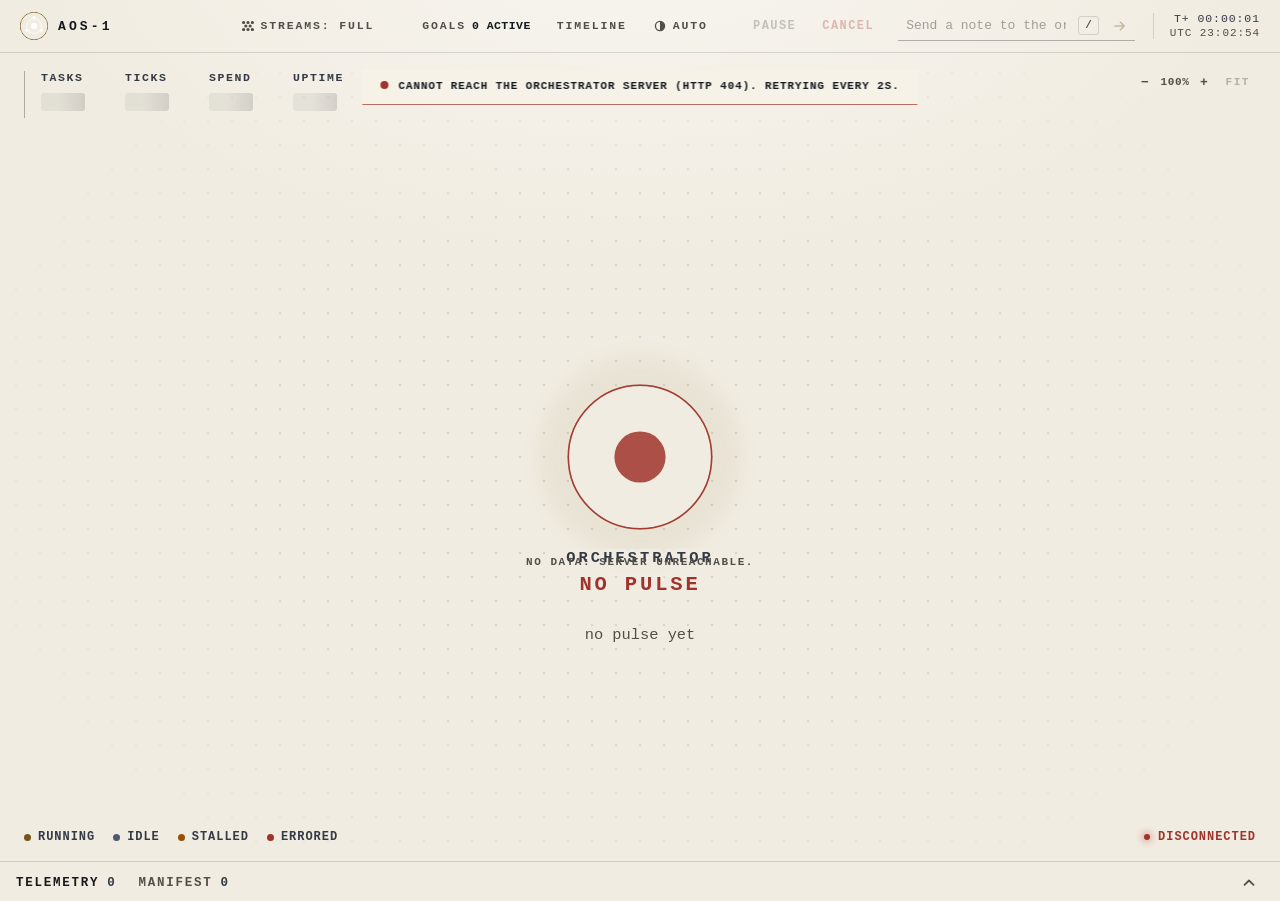
==== plugin/ui/index.html @ f1394e15 "Waterfall timeline: agents as bars over time with activity ticks, zoom and pan New read-only /api/ti" ====
<!doctype html>
<html lang="en">
<head>
<meta charset="utf-8">
<meta name="viewport" content="width=device-width, initial-scale=1, viewport-fit=cover">
<meta name="color-scheme" content="dark light">
<meta name="theme-color" content="#0a0b10">
<title>AOS-1 Agent Graph</title>
<link rel="icon" href="data:image/svg+xml,%3Csvg xmlns='http://www.w3.org/2000/svg' viewBox='0 0 32 32'%3E%3Ccircle cx='16' cy='16' r='13' fill='%236d5efc'/%3E%3Ccircle cx='16' cy='16' r='5' fill='white'/%3E%3C/svg%3E">
<script>/* no-flash theme: apply the saved choice before first paint (AUTO = no attribute) */
try{var t=localStorage.getItem('aos.theme');if(t==='light'||t==='dark')document.documentElement.setAttribute('data-theme',t)}catch(e){}</script>
<link rel="stylesheet" href="styles.css?v=10">
<link rel="stylesheet" href="theme.css?v=22">
<link rel="stylesheet" href="global.css?v=4">
<link rel="stylesheet" href="orch.css?v=5">
<link rel="stylesheet" href="timeline.css?v=1">
</head>
<body class="boot">
<div id="banner" class="toast toast-error" role="alert" hidden></div>
<div id="ctl-msg" class="toast toast-info" role="status"></div>

<header class="top">
  <div class="brand">
    <svg class="logo" viewBox="0 0 28 28" aria-hidden="true">
      <defs><linearGradient id="lg1" x1="0" y1="0" x2="1" y2="1"><stop offset="0" stop-color="#8b7cff"/><stop offset="1" stop-color="#5b4bf0"/></linearGradient></defs>
      <rect width="28" height="28" rx="8" fill="url(#lg1)"/>
      <circle cx="14" cy="14" r="3.2" fill="#fff"/>
      <circle cx="14" cy="14" r="7.4" fill="none" stroke="#fff" stroke-opacity=".55" stroke-width="1.4"/>
      <circle cx="14" cy="5.6" r="1.5" fill="#fff"/><circle cx="21.3" cy="18.2" r="1.5" fill="#fff"/><circle cx="6.7" cy="18.2" r="1.5" fill="#fff"/>
    </svg>
    <h1>AOS-1</h1>
  </div>

  <button id="goalbar" class="goalbar" type="button" aria-label="Goal and success criteria. Open orchestrator details">
    <span id="goal-title" class="goal-title skeleton-text">Loading…</span>
    <span id="goal-status" class="pill" hidden></span>
    <span id="goal-segs" class="segs" role="progressbar" aria-label="Success criteria met" aria-valuemin="0" aria-valuemax="100" aria-valuenow="0"></span>
    <span id="goal-count" class="goal-count tnum"></span>
  </button>

  <div id="live-ind" class="live-ind" hidden tabindex="0" role="status" title="Observing Claude Code via hooks. Controls are disabled in live mode." aria-label="Live. Read-only. Observing Claude Code via hooks. Controls are disabled in live mode."><i class="li-dot"></i><b>Live</b><span>Read-only</span></div>

  <button id="streams-btn" class="theme-btn streams-btn" type="button" data-state="full" aria-label="Particle streams: full. Switch to quiet" title="Particle streams: full. Click or press Q to switch to quiet"><svg viewBox="0 0 16 16" aria-hidden="true"><g class="si-full"><circle cx="3" cy="4" r="1.1"/><circle cx="8" cy="4" r="1.1"/><circle cx="13" cy="4" r="1.1"/><circle cx="5.5" cy="8" r="1.1"/><circle cx="10.5" cy="8" r="1.1"/><circle cx="3" cy="12" r="1.1"/><circle cx="8" cy="12" r="1.1"/><circle cx="13" cy="12" r="1.1"/></g><g class="si-quiet"><circle cx="8" cy="8" r="1.1"/><path d="M2 8h3M11 8h3" fill="none" stroke-linecap="round"/></g><g class="si-lines"><path d="M2 12L14 4" fill="none" stroke-linecap="round"/></g></svg><span class="theme-l">Streams: Full</span></button>
  <button id="theme-btn" class="theme-btn" type="button" data-state="auto" aria-label="Theme: auto (follows system). Switch to light" title="Theme: auto (follows system). Click or press T to switch to light"><svg viewBox="0 0 16 16" aria-hidden="true"><g class="ti-auto"><circle cx="8" cy="8" r="5.2" fill="none"/><path d="M8 2.8a5.2 5.2 0 0 1 0 10.4z" stroke="none"/></g><g class="ti-light"><circle cx="8" cy="8" r="2.8" fill="none"/><path d="M8 1.6v1.6M8 12.8v1.6M1.6 8h1.6M12.8 8h1.6M3.5 3.5l1.1 1.1M11.4 11.4l1.1 1.1M3.5 12.5l1.1-1.1M11.4 4.6l1.1-1.1" fill="none" stroke-linecap="round"/></g><g class="ti-dark"><path d="M12.9 9.6A5.4 5.4 0 0 1 6.4 3.1a5.4 5.4 0 1 0 6.5 6.5z" fill="none" stroke-linejoin="round"/></g></svg><span class="theme-l">Auto</span></button>

  <div class="toolbar" id="toolbar" role="toolbar" aria-label="Command controls">
    <div class="btn-group">
      <button id="btn-pause" type="button" class="btn">
        <svg viewBox="0 0 16 16" aria-hidden="true"><rect x="3.5" y="2.5" width="3" height="11" rx="1"/><rect x="9.5" y="2.5" width="3" height="11" rx="1"/></svg><span>Pause</span>
      </button>
      <button id="btn-resume" type="button" class="btn">
        <svg viewBox="0 0 16 16" aria-hidden="true"><path d="M4.5 2.9v10.2a.8.8 0 0 0 1.2.7l8-5.1a.8.8 0 0 0 0-1.4l-8-5.1a.8.8 0 0 0-1.2.7z"/></svg><span>Resume</span>
      </button>
      <button id="btn-cancel" type="button" class="btn danger">
        <svg viewBox="0 0 16 16" aria-hidden="true"><path d="M4 4l8 8M12 4l-8 8" fill="none" stroke-width="1.8" stroke-linecap="round"/></svg><span>Cancel</span>
      </button>
    </div>
    <form id="note-form" class="cmdbar">
      <svg class="cmd-ic" viewBox="0 0 16 16" aria-hidden="true"><path d="M2.5 4.5l4 3.5-4 3.5M8 12h5.5" fill="none" stroke-width="1.6" stroke-linecap="round" stroke-linejoin="round"/></svg>
      <label class="sr-only" for="note">Note for the orchestrator</label>
      <input id="note" type="text" autocomplete="off" maxlength="500" placeholder="Send a note to the orchestrator…">
      <kbd class="kbd" aria-hidden="true">/</kbd>
      <button type="submit" class="send" aria-label="Send note">
        <svg viewBox="0 0 16 16" aria-hidden="true"><path d="M2.2 8h10.6M8.5 3.7L12.8 8l-4.3 4.3" fill="none" stroke-width="1.8" stroke-linecap="round" stroke-linejoin="round"/></svg>
      </button>
    </form>
  </div>

  <div class="clock" aria-hidden="true"><span id="mission-clock" class="clk-t">T+ 00:00:00</span><span id="utc-clock" class="clk-u">UTC --:--:--</span></div>

  <div id="confirm" class="confirm" role="alertdialog" aria-labelledby="confirm-t" hidden>
    <p id="confirm-t">Cancel the goal? This stops the pulse and cannot be undone.</p>
    <button id="confirm-yes" type="button" class="btn danger solid">Yes, cancel</button>
    <button id="confirm-no" type="button" class="btn">Keep running</button>
  </div>
</header>

<main class="stage" id="stage">
  <div class="stats" id="stats" aria-label="Run statistics">
    <div class="stat"><span class="stat-l">Tasks</span><span class="stat-v tnum" id="st-tasks"><i class="skeleton-text sk-s"></i></span><span class="stat-bar"><i id="st-tasks-bar"></i></span></div>
    <div class="stat"><span class="stat-l">Ticks</span><span class="stat-v tnum" id="st-ticks"><i class="skeleton-text sk-s"></i></span><span class="stat-bar"><i id="st-ticks-bar"></i></span></div>
    <div class="stat"><span class="stat-l">Spend</span><span class="stat-v tnum" id="st-spend"><i class="skeleton-text sk-s"></i></span><span class="stat-bar"><i id="st-spend-bar"></i></span></div>
    <div class="stat"><span class="stat-l">Uptime</span><span class="stat-v tnum" id="st-uptime"><i class="skeleton-text sk-s"></i></span></div>
  </div>

  <svg id="graph" viewBox="90 70 820 480" preserveAspectRatio="xMidYMid meet" role="group" aria-label="Crew graph: orchestrator and crew">
    <defs>
      <filter id="glow" x="-60%" y="-60%" width="220%" height="220%"><feGaussianBlur stdDeviation="9"/></filter>
      <filter id="glow-s" x="-60%" y="-60%" width="220%" height="220%"><feGaussianBlur stdDeviation="5"/></filter>
      <radialGradient id="core-fill" cx="50%" cy="38%" r="75%">
        <stop offset="0" class="cf-a"/><stop offset="1" class="cf-b"/>
      </radialGradient>
    </defs>
    <g id="g-deps"></g>
    <g id="g-edges"></g>
    <g id="g-agents"></g>
    <g id="g-orch"></g>
  </svg>
  <p id="empty" class="empty" hidden></p>
  <div class="legend" aria-hidden="true">
    <span><i class="lg s-running"></i>running</span><span><i class="lg s-idle"></i>idle</span>
    <span><i class="lg s-stalled"></i>stalled</span><span><i class="lg s-errored"></i>errored</span>
  </div>
  <span id="updated" class="updated"><i class="live-dot"></i><span id="updated-t">Loading…</span></span>
</main>

<aside id="drawer" class="drawer" aria-labelledby="dr-title" hidden>
  <div class="dr-grab" aria-hidden="true"></div>
  <div class="dr-head">
    <h2 id="dr-title"></h2>
    <button id="dr-close" type="button" class="icon-btn" aria-label="Close details">
      <svg viewBox="0 0 16 16" aria-hidden="true"><path d="M4 4l8 8M12 4l-8 8" fill="none" stroke-width="1.8" stroke-linecap="round"/></svg>
    </button>
  </div>
  <div id="dr-body" class="dr-body"></div>
</aside>

<section id="dock" class="dock" aria-label="Telemetry and manifest">
  <div class="dock-bar">
    <div class="tabs" role="tablist" aria-label="Dock views">
      <button id="tab-events" class="tab" role="tab" type="button" aria-selected="true" aria-controls="pane-events">Telemetry <span id="cnt-events" class="count tnum">0</span></button>
      <button id="tab-tasks" class="tab" role="tab" type="button" aria-selected="false" aria-controls="pane-tasks" tabindex="-1">Manifest <span id="cnt-tasks" class="count tnum">0</span></button>
    </div>
    <span id="dock-sum" class="dock-sum"></span>
    <button id="dock-toggle" class="icon-btn dock-toggle" type="button" aria-expanded="true" aria-controls="dock-body" aria-label="Collapse telemetry and manifest">
      <svg viewBox="0 0 16 16" aria-hidden="true" class="chev"><path d="M3.5 6.2l4.5 4.3 4.5-4.3" fill="none" stroke-width="1.8" stroke-linecap="round" stroke-linejoin="round"/></svg>
    </button>
  </div>
  <div id="dock-body" class="dock-body">
    <div id="pane-events" class="pane" role="tabpanel" aria-labelledby="tab-events">
      <div class="filterbar">
        <label class="sr-only" for="ev-filter">Filter events by type</label>
        <select id="ev-filter"><option value="">All types</option></select>
        <label class="sr-only" for="ev-search">Search events</label>
        <input id="ev-search" type="search" placeholder="Search payloads…" autocomplete="off">
        <span id="ev-count" class="filter-count tnum"></span>
        <button id="ev-prompts" type="button" class="linkbtn" aria-pressed="false" hidden>show prompts</button>
      </div>
      <div id="events" class="scroll events" tabindex="0" aria-label="Telemetry stream"><div class="sk-rows"><i></i><i></i><i></i><i></i></div></div>
    </div>
    <div id="pane-tasks" class="pane" role="tabpanel" aria-labelledby="tab-tasks" hidden>
      <div id="tasks" class="scroll tasklist" tabindex="0" aria-label="Manifest by status"><div class="sk-rows"><i></i><i></i><i></i></div></div>
    </div>
  </div>
</section>
<script src="app.js?v=29"></script>
<script src="particles.js?v=18"></script>
<script src="boot.js?v=2"></script>
<script src="global.js?v=4"></script>
<script src="orch.js?v=5"></script>
<script src="timeline.js?v=1"></script>
<script src="debug.js?v=1"></script>
</body>
</html>
---- plugin/ui/styles.css ----
/* AOS-1 dashboard. Dark-first; light via prefers-color-scheme (AUTO) or [data-theme] (toggle). No :has(), no container queries. */
:root{
  color-scheme:dark light;
  --font:ui-sans-serif,"Inter",system-ui,-apple-system,"Segoe UI",Roboto,"Helvetica Neue",Arial,sans-serif;
  --mono:ui-monospace,"SF Mono",SFMono-Regular,Menlo,Consolas,monospace;

  --ease:cubic-bezier(.2,.9,.25,1); --spring:cubic-bezier(.34,1.4,.5,1);
}
/* PALETTES (single source of truth: dark is defined once; light is written twice because CSS cannot share a block across a media query.
   The two light blocks must stay byte-identical: ui/theme-tokens.test.mjs enforces it). data-theme on <html> is set by the inline head script / toggle. */
:root,:root[data-theme=dark]{
  --bg:#07080c;
  --bg-glow:radial-gradient(900px 480px at 50% -8%,rgba(124,108,255,.16),transparent 70%),radial-gradient(700px 420px at 100% 100%,rgba(52,211,153,.05),transparent 70%);
  --s1:#0d0f15; --s2:#12141c; --s3:#1a1d28; --hover:rgba(255,255,255,.06);
  --glass:rgba(16,18,26,.72); --glass-strong:rgba(18,20,30,.86);
  --line:rgba(255,255,255,.08); --line-2:rgba(255,255,255,.14);
  --hi:inset 0 1px 0 rgba(255,255,255,.06);
  --text:#eceef6; --text-2:#c4c8d8; --muted:#9a9fb3;
  --accent:#8b7cff; --accent-hi:#b1a7ff; --accent-rgb:139 124 255; --on-accent:#fff;
  --dot:transparent; /* dot grid off; was rgba(255,255,255,.075) */
  --shadow:0 24px 60px -12px rgba(0,0,0,.65),0 0 0 1px rgba(255,255,255,.04);
  --shadow-s:0 1px 2px rgba(0,0,0,.4),0 6px 18px -6px rgba(0,0,0,.5);
  --core-a:#262a3d; --core-b:#0f111a;
  --edge-a:rgba(255,255,255,.04); --edge-b:rgba(255,255,255,.2);
  --sk-a:rgba(255,255,255,.04); --sk-b:rgba(255,255,255,.10);

  --running-rgb:52 211 153; --done-rgb:52 211 153; --stalled-rgb:251 191 36; --errored-rgb:251 100 116;
  --idle-rgb:148 154 176; --review-rgb:177 167 255; --paused-rgb:251 191 36; --stopped-rgb:148 154 176;
  --running:rgb(var(--running-rgb)); --stalled:rgb(var(--stalled-rgb)); --errored:rgb(var(--errored-rgb));
}
:root[data-theme=dark]{color-scheme:dark}
:root[data-theme=light]{color-scheme:light}
:root[data-theme=light]{
  --bg:#f3f4f9;
  --bg-glow:radial-gradient(900px 480px at 50% -8%,rgba(91,75,240,.10),transparent 70%),radial-gradient(700px 420px at 100% 100%,rgba(16,150,100,.05),transparent 70%);
  --s1:#ffffff; --s2:#f6f7fb; --s3:#eceef6; --hover:rgba(20,22,40,.06);
  --glass:rgba(255,255,255,.76); --glass-strong:rgba(255,255,255,.92);
  --line:rgba(20,24,50,.10); --line-2:rgba(20,24,50,.18);
  --hi:inset 0 1px 0 rgba(255,255,255,.9);
  --text:#12131c; --text-2:#34374a; --muted:#585d73;
  --accent:#5b4bf0; --accent-hi:#4636d6; --accent-rgb:91 75 240;
  --dot:transparent; /* dot grid off; was rgba(20,24,50,.10) */
  --shadow:0 24px 60px -16px rgba(30,34,80,.28),0 0 0 1px rgba(20,24,50,.05);
  --shadow-s:0 1px 2px rgba(30,34,80,.08),0 6px 18px -8px rgba(30,34,80,.18);
  --core-a:#ffffff; --core-b:#e9ebf5;
  --edge-a:rgba(20,24,50,.05); --edge-b:rgba(20,24,50,.28);
  --sk-a:rgba(20,24,50,.05); --sk-b:rgba(20,24,50,.11);
  --running-rgb:10 125 80; --done-rgb:10 125 80; --stalled-rgb:166 98 0; --errored-rgb:205 32 55;
  --idle-rgb:96 102 125; --review-rgb:91 75 240; --paused-rgb:166 98 0; --stopped-rgb:96 102 125;
}
@media (prefers-color-scheme:light){:root:not([data-theme]){
  --bg:#f3f4f9;
  --bg-glow:radial-gradient(900px 480px at 50% -8%,rgba(91,75,240,.10),transparent 70%),radial-gradient(700px 420px at 100% 100%,rgba(16,150,100,.05),transparent 70%);
  --s1:#ffffff; --s2:#f6f7fb; --s3:#eceef6; --hover:rgba(20,22,40,.06);
  --glass:rgba(255,255,255,.76); --glass-strong:rgba(255,255,255,.92);
  --line:rgba(20,24,50,.10); --line-2:rgba(20,24,50,.18);
  --hi:inset 0 1px 0 rgba(255,255,255,.9);
  --text:#12131c; --text-2:#34374a; --muted:#585d73;
  --accent:#5b4bf0; --accent-hi:#4636d6; --accent-rgb:91 75 240;
  --dot:transparent; /* dot grid off; was rgba(20,24,50,.10) */
  --shadow:0 24px 60px -16px rgba(30,34,80,.28),0 0 0 1px rgba(20,24,50,.05);
  --shadow-s:0 1px 2px rgba(30,34,80,.08),0 6px 18px -8px rgba(30,34,80,.18);
  --core-a:#ffffff; --core-b:#e9ebf5;
  --edge-a:rgba(20,24,50,.05); --edge-b:rgba(20,24,50,.28);
  --sk-a:rgba(20,24,50,.05); --sk-b:rgba(20,24,50,.11);
  --running-rgb:10 125 80; --done-rgb:10 125 80; --stalled-rgb:166 98 0; --errored-rgb:205 32 55;
  --idle-rgb:96 102 125; --review-rgb:91 75 240; --paused-rgb:166 98 0; --stopped-rgb:96 102 125;
}}


*{box-sizing:border-box}
html,body{height:100%}
body{margin:0;background:var(--bg);background-image:var(--bg-glow);background-attachment:fixed;color:var(--text);
  font:14px/1.5 var(--font);-webkit-font-smoothing:antialiased;-webkit-text-size-adjust:100%;
  display:flex;flex-direction:column;overflow:hidden;font-feature-settings:"cv11","ss01"}
.tnum{font-variant-numeric:tabular-nums;font-feature-settings:"tnum"}
.sr-only{position:absolute;width:1px;height:1px;overflow:hidden;clip:rect(0 0 0 0);white-space:nowrap}
button,input,select{font:inherit;color:inherit}
svg{display:block}
:focus-visible{outline:2px solid var(--accent-hi);outline-offset:2px;border-radius:8px}

/* status colour mapping: each .s-x sets --c-rgb and --c */
.s-running,.s-alive{--c-rgb:var(--running-rgb)}
.s-done,.s-achieved{--c-rgb:var(--done-rgb)}
.s-stalled,.s-late{--c-rgb:var(--stalled-rgb)}
.s-paused{--c-rgb:var(--paused-rgb)}
.s-errored,.s-failed,.s-dead,.s-cancelled{--c-rgb:var(--errored-rgb)}
.s-needs_review{--c-rgb:var(--review-rgb)}
.s-idle,.s-pending,.s-ready,.s-stopped{--c-rgb:var(--idle-rgb)}
[class*="s-"]{--c:rgb(var(--c-rgb,var(--idle-rgb)))}

/* ---------- buttons / inputs ---------- */
.btn{display:inline-flex;align-items:center;gap:7px;height:30px;padding:0 12px;border-radius:9px;border:1px solid var(--line);
  background:linear-gradient(180deg,rgba(255,255,255,.05),rgba(255,255,255,0)),var(--s2);box-shadow:var(--hi);
  font-size:13px;font-weight:500;color:var(--text-2);cursor:pointer;white-space:nowrap;
  transition:background .18s,border-color .18s,color .18s,transform .18s var(--spring),box-shadow .18s}
.btn svg{width:14px;height:14px;fill:currentColor;stroke:currentColor;flex:none}
.btn svg[fill="none"],.btn svg path[fill="none"]{fill:none}
.btn:hover:not(:disabled){background:var(--s3);border-color:var(--line-2);color:var(--text)}
.btn:active:not(:disabled){transform:scale(.97)}
.btn:disabled{opacity:.38;cursor:not-allowed}
.btn.danger{color:rgb(var(--errored-rgb))}
.btn.danger:hover:not(:disabled){background:rgba(var(--errored-rgb)/.12);border-color:rgba(var(--errored-rgb)/.4)}
.btn.danger.solid{background:rgb(var(--errored-rgb));border-color:transparent;color:#1a0509}
:root[data-theme=light] .btn.danger.solid{color:#fff}
@media (prefers-color-scheme:light){:root:not([data-theme]) .btn.danger.solid{color:#fff}}
.btn-group{display:flex;gap:2px;padding:3px;border-radius:12px;background:var(--s1);border:1px solid var(--line);box-shadow:var(--hi)}
.btn-group .btn{height:28px;border-color:transparent;background:transparent;box-shadow:none}
.btn-group .btn:hover:not(:disabled){background:var(--hover);border-color:transparent}
.btn-group .btn.danger:hover:not(:disabled){background:rgba(var(--errored-rgb)/.14)}
.icon-btn{display:inline-grid;place-items:center;width:30px;height:30px;border-radius:9px;border:1px solid transparent;background:transparent;color:var(--muted);cursor:pointer;
  transition:background .18s,color .18s,transform .18s var(--spring)}
.icon-btn svg{width:16px;height:16px;stroke:currentColor}
.icon-btn:hover{background:var(--hover);color:var(--text)}
.icon-btn:active{transform:scale(.92)}

.cmdbar{display:flex;align-items:center;gap:8px;height:36px;padding:0 5px 0 12px;min-width:260px;border-radius:12px;
  background:var(--s1);border:1px solid var(--line);box-shadow:var(--hi);transition:border-color .2s,box-shadow .2s,background .2s}
.cmdbar:focus-within{border-color:rgba(var(--accent-rgb)/.65);box-shadow:0 0 0 4px rgba(var(--accent-rgb)/.16)}
.cmd-ic{width:15px;height:15px;stroke:var(--muted);flex:none}
.cmdbar input{flex:1;min-width:0;height:100%;background:none;border:0;outline:0;font-size:13px;color:var(--text)}
.cmdbar input::placeholder{color:var(--muted)}
.cmdbar input:disabled{opacity:.5}
.kbd{font:600 11px/1 var(--mono);color:var(--muted);padding:3px 6px;border-radius:6px;border:1px solid var(--line-2);background:var(--s2)}
.cmdbar:focus-within .kbd{display:none}
.send{display:grid;place-items:center;width:26px;height:26px;border-radius:8px;border:0;cursor:pointer;
  background:var(--accent);color:var(--on-accent);transition:transform .18s var(--spring),opacity .2s,filter .2s}
.send svg{width:14px;height:14px;stroke:currentColor}
.send:hover:not(:disabled){filter:brightness(1.12)}.send:active:not(:disabled){transform:scale(.9)}
.send:disabled{opacity:.35;cursor:not-allowed}
select,input[type=search]{height:28px;border-radius:8px;border:1px solid var(--line);background:var(--s2);padding:0 10px;font-size:12.5px;color:var(--text);transition:border-color .2s,box-shadow .2s}
select{-webkit-appearance:none;appearance:none;padding-right:26px;cursor:pointer;
  background-image:url("data:image/svg+xml,%3Csvg xmlns='http://www.w3.org/2000/svg' viewBox='0 0 16 16'%3E%3Cpath d='M4 6l4 4 4-4' fill='none' stroke='%239a9fb3' stroke-width='1.8' stroke-linecap='round'/%3E%3C/svg%3E");
  background-repeat:no-repeat;background-position:right 7px center;background-size:14px}
select:hover,input[type=search]:hover{border-color:var(--line-2)}
select:focus,input[type=search]:focus{border-color:rgba(var(--accent-rgb)/.65);box-shadow:0 0 0 3px rgba(var(--accent-rgb)/.16);outline:0}
input[type=search]{-webkit-appearance:none;appearance:none;width:200px}

/* ---------- toasts ---------- */
.toast{position:fixed;left:50%;z-index:30;max-width:min(560px,calc(100vw - 32px));padding:10px 16px;border-radius:12px;font-size:13px;font-weight:500;
  background:var(--glass-strong);-webkit-backdrop-filter:blur(18px) saturate(1.4);backdrop-filter:blur(18px) saturate(1.4);
  border:1px solid var(--line-2);box-shadow:var(--shadow);transform:translateX(-50%) translateY(-8px);opacity:0;pointer-events:none;
  transition:opacity .25s,transform .35s var(--spring)}
.toast-error{top:70px;border-color:rgba(var(--errored-rgb)/.5);color:var(--text);box-shadow:var(--shadow),0 0 0 3px rgba(var(--errored-rgb)/.12);opacity:1;transform:translateX(-50%);animation:toast-in .4s var(--spring)}
.toast-error::before{content:"";display:inline-block;width:8px;height:8px;border-radius:50%;background:rgb(var(--errored-rgb));margin-right:10px;box-shadow:0 0 10px rgb(var(--errored-rgb))}
.toast[hidden]{display:none}
.toast-info{bottom:22px}
.toast-info.show{opacity:1;transform:translateX(-50%) translateY(0)}
@keyframes toast-in{from{opacity:0;transform:translateX(-50%) translateY(-12px) scale(.96)}}

/* ---------- header ---------- */
.top{position:relative;z-index:10;display:flex;align-items:center;gap:16px;flex-wrap:wrap;padding:10px 20px;
  background:var(--glass);-webkit-backdrop-filter:blur(20px) saturate(1.5);backdrop-filter:blur(20px) saturate(1.5);
  border-bottom:1px solid var(--line);box-shadow:0 1px 0 rgba(255,255,255,.02)}
.brand{display:flex;align-items:center;gap:10px}
.logo{width:28px;height:28px;border-radius:8px;box-shadow:0 0 0 1px rgba(255,255,255,.15) inset,0 4px 16px -2px rgba(var(--accent-rgb)/.6)}
.brand h1{margin:0;font-size:15px;font-weight:650;letter-spacing:-.01em}
.goalbar{flex:1 1 340px;min-width:0;display:flex;align-items:center;gap:12px;height:40px;padding:0 14px;text-align:left;cursor:pointer;
  border-radius:12px;border:1px solid var(--line);background:var(--s1);box-shadow:var(--hi);color:var(--text);
  transition:border-color .2s,background .2s,transform .2s var(--spring)}
.goalbar:hover{border-color:var(--line-2);background:var(--s2)}
.goalbar:active{transform:scale(.995)}
.goal-title{font-weight:600;font-size:13.5px;letter-spacing:-.005em;white-space:nowrap;overflow:hidden;text-overflow:ellipsis;min-width:0;flex:0 1 auto}
.goal-count{font-size:12px;color:var(--muted);font-weight:500;white-space:nowrap}
.pill{display:inline-flex;align-items:center;gap:6px;font-size:11px;font-weight:600;text-transform:uppercase;letter-spacing:.05em;line-height:1;white-space:nowrap;
  padding:4px 9px 4px 8px;border-radius:999px;color:var(--c,var(--muted));background:rgba(var(--c-rgb,148 154 176)/.12);box-shadow:inset 0 0 0 1px rgba(var(--c-rgb,148 154 176)/.28)}
.pill::before{content:"";width:6px;height:6px;border-radius:50%;background:currentColor;box-shadow:0 0 8px currentColor}
.pill[hidden]{display:none}
.segs{display:flex;gap:3px;flex:1 1 80px;min-width:56px;max-width:240px}
.segs i{flex:1;height:6px;border-radius:3px;background:var(--line-2);transition:background .5s var(--ease),box-shadow .5s}
.segs i.met{background:var(--running);box-shadow:0 0 10px rgba(var(--running-rgb)/.55)}
.toolbar{display:flex;gap:10px;align-items:center;flex-wrap:wrap}
.confirm{position:absolute;right:20px;top:calc(100% + 8px);z-index:20;display:flex;gap:8px;align-items:center;flex-wrap:wrap;max-width:420px;padding:16px;border-radius:14px;
  background:var(--glass-strong);-webkit-backdrop-filter:blur(20px);backdrop-filter:blur(20px);border:1px solid rgba(var(--errored-rgb)/.45);box-shadow:var(--shadow);animation:pop .3s var(--spring)}
.confirm p{margin:0 0 6px;flex-basis:100%;font-size:13px}
.confirm[hidden]{display:none}
@keyframes pop{from{opacity:0;transform:translateY(-6px) scale(.97)}}

/* ---------- skeletons ---------- */
.skeleton-text{display:inline-block;color:transparent!important;border-radius:6px;min-width:140px;
  background:linear-gradient(90deg,var(--sk-a) 20%,var(--sk-b) 50%,var(--sk-a) 80%);background-size:200% 100%;animation:shimmer 1.4s linear infinite}
.sk-s{min-width:0;width:44px;height:18px;vertical-align:middle}
@keyframes shimmer{from{background-position:200% 0}to{background-position:-200% 0}}
.sk-rows{display:grid;gap:8px;padding:12px 16px}
.sk-rows i{display:block;height:26px;border-radius:8px;background:linear-gradient(90deg,var(--sk-a) 20%,var(--sk-b) 50%,var(--sk-a) 80%);background-size:200% 100%;animation:shimmer 1.4s linear infinite}

/* ---------- stage ---------- */
.stage{flex:1;min-height:0;position:relative;display:flex;align-items:center;justify-content:center;padding:0 16px;overflow:hidden}
.stage::before{content:"";position:absolute;inset:0;pointer-events:none;
  background-image:radial-gradient(circle,var(--dot) 1.1px,transparent 1.6px);background-size:24px 24px;background-position:center;
  -webkit-mask-image:radial-gradient(ellipse 62% 70% at 50% 50%,#000 25%,transparent 100%);mask-image:radial-gradient(ellipse 62% 70% at 50% 50%,#000 25%,transparent 100%)}
.stage::after{content:"";position:absolute;left:50%;top:50%;width:560px;height:560px;margin:-280px 0 0 -280px;pointer-events:none;
  background:radial-gradient(circle,rgba(var(--accent-rgb)/.13),transparent 62%)}
#fx{position:absolute;left:0;top:0;width:0;height:0;z-index:2;pointer-events:none;display:block}
#graph{position:relative;z-index:1;width:100%;height:100%;max-width:1320px;display:block;overflow:visible}
.empty{position:absolute;left:0;right:0;top:62%;z-index:2;text-align:center;color:var(--muted);font-size:13px;margin:0}
.legend{position:absolute;left:20px;bottom:14px;z-index:2;display:flex;gap:6px;font-size:11.5px;color:var(--muted)}
.legend span{display:inline-flex;align-items:center;gap:6px;padding:4px 9px;border-radius:999px;background:var(--glass);border:1px solid var(--line);
  -webkit-backdrop-filter:blur(10px);backdrop-filter:blur(10px)}
.lg{display:inline-block;width:7px;height:7px;border-radius:50%;background:var(--c);box-shadow:0 0 8px var(--c)}
.updated{position:absolute;right:20px;bottom:14px;z-index:2;display:inline-flex;align-items:center;gap:7px;font-size:11.5px;color:var(--muted);
  padding:4px 10px;border-radius:999px;background:var(--glass);border:1px solid var(--line);-webkit-backdrop-filter:blur(10px);backdrop-filter:blur(10px)}
.live-dot{width:6px;height:6px;border-radius:50%;background:var(--running);box-shadow:0 0 8px var(--running);animation:blink 2s ease-in-out infinite}
.updated.off .live-dot{background:var(--errored);box-shadow:0 0 8px var(--errored);animation:none}
@keyframes blink{50%{opacity:.35}}

.stats{position:absolute;left:20px;top:16px;z-index:3;display:grid;grid-template-columns:repeat(4,auto);gap:1px;border-radius:14px;overflow:hidden;
  background:var(--line);border:1px solid var(--line);box-shadow:var(--shadow-s)}
.stat{display:flex;flex-direction:column;gap:2px;min-width:92px;padding:9px 14px 10px;background:var(--glass-strong);position:relative;
  -webkit-backdrop-filter:blur(16px);backdrop-filter:blur(16px)}
.stat-l{font-size:10.5px;font-weight:600;letter-spacing:.07em;text-transform:uppercase;color:var(--muted)}
.stat-v{font-size:16px;font-weight:650;letter-spacing:-.01em;white-space:nowrap;min-height:22px}
.stat-v small{font-size:12px;font-weight:500;color:var(--muted)}
.stat-bar{display:block;height:3px;border-radius:2px;background:var(--line-2);margin-top:3px;overflow:hidden}
.stat-bar i{display:block;height:100%;width:0;border-radius:2px;background:linear-gradient(90deg,var(--accent),var(--running));transition:width .8s var(--ease)}

/* ---------- graph elements ---------- */
.node{cursor:pointer;transition:transform .8s var(--ease)}
.node:focus{outline:none}
.focus-ring{fill:none;stroke:var(--accent-hi);stroke-width:2.5;opacity:0;transition:opacity .15s}
.node:focus-visible .focus-ring,.chip:focus-visible .focus-ring{opacity:1}
.node .halo{fill:var(--c);opacity:0;filter:url(#glow);transition:opacity .6s}
.node.s-running .halo{opacity:.4}
.node.s-errored .halo,.node.s-stalled .halo{opacity:.3}
.agent .card{fill:var(--s2);stroke:var(--line-2);stroke-width:1;transition:stroke .4s,fill .3s}
.agent .tint{fill:var(--c);opacity:.07;transition:opacity .3s}
.agent:hover .card{fill:var(--s3);stroke:rgba(var(--c-rgb)/.7)}
.agent:hover .tint{opacity:.12}
.agent.s-running .card,.agent.s-errored .card,.agent.s-stalled .card{stroke:rgba(var(--c-rgb)/.6)}
.agent .av{fill:rgba(var(--c-rgb)/.16);stroke:rgba(var(--c-rgb)/.65);stroke-width:1.5}
.agent .glyph{font-size:14px;font-weight:700;fill:var(--c);text-anchor:middle}
.agent .name{font-size:13px;font-weight:600;fill:var(--text);text-anchor:start;letter-spacing:-.005em}
.agent .sub{font-size:11px;fill:var(--c);text-anchor:start;text-transform:uppercase;letter-spacing:.06em;font-weight:600}
.agent .led{fill:var(--c)}
.agent.s-running .led{animation:blink 1.4s ease-in-out infinite}
.node text,.chip text{pointer-events:none}
.node.sel .card{stroke:var(--accent-hi);stroke-width:2}
.node.flash .card,.node.flash .body{animation:flash 1.1s ease-out}
@keyframes flash{0%{stroke-width:7;stroke:var(--c)}100%{}}
.enter{animation:enter .7s var(--spring) both}
@keyframes enter{from{opacity:0}to{opacity:1}}

.cf-a{stop-color:var(--core-a)}.cf-b{stop-color:var(--core-b)}
.orch .core-bg{fill:url(#core-fill);stroke:var(--line-2);stroke-width:1}
.orch .tint{fill:var(--c);opacity:.12}
.orch .body{fill:none;stroke:var(--c);stroke-width:2.5}
.orch .inner{fill:none;stroke:var(--line);stroke-width:1;stroke-dasharray:2 5}
.orch .halo{opacity:.5}
.orch.s-dead .halo,.orch.s-stopped .halo{opacity:.12}
.orch .ring{fill:none;stroke:var(--c);stroke-width:2;opacity:0;transform-box:fill-box;transform-origin:center}
.orch.pulsing .ring{animation:pulse var(--period,10s) cubic-bezier(.2,.6,.3,1) infinite}
.orch.pulsing .ring.r2{animation-delay:calc(var(--period,10s) * -0.5)}
.orch.pulsing .body{animation:beat var(--period,10s) ease-out infinite}
.orch.s-late .body{stroke-dasharray:12 7}
.orch.s-dead .body{stroke-dasharray:3 9;opacity:.75}
.orch.sel .body{stroke:var(--accent-hi)}
@keyframes pulse{0%{transform:scale(.95);opacity:.65}38%,100%{transform:scale(1.7);opacity:0}}
@keyframes beat{0%{stroke-width:6}12%{stroke-width:2.5}100%{stroke-width:2.5}}
.orch text{text-anchor:middle}
.orch .name{font-size:10.5px;font-weight:700;letter-spacing:.16em;fill:var(--muted);text-transform:uppercase}
.orch .big{font-size:21px;font-weight:700;letter-spacing:-.01em;fill:var(--c)}
.orch .seq{font-size:12px;font-family:var(--mono);fill:var(--text-2)}
.orch .sub{font-size:11px;fill:var(--muted)}
.orch:hover .core-bg{stroke:rgba(var(--c-rgb)/.6)}

.edge{fill:none;stroke-width:1.6;stroke-linecap:round;transition:stroke-width .4s}
.edge.run{stroke-width:2.2}
.dep{stroke:var(--muted);stroke-width:1;fill:none;opacity:.55;stroke-dasharray:2 5}
.particle .pc{fill:var(--running)}
.particle .pg{fill:var(--running);opacity:.28}

.chip{cursor:pointer;transition:transform .8s var(--ease),opacity .4s}
.chip:focus{outline:none}
.chip .pill-bg{fill:var(--s1);stroke:rgba(var(--c-rgb)/.45);stroke-width:1;transition:stroke .3s,fill .3s}
.chip:hover .pill-bg{fill:var(--s3);stroke:rgba(var(--c-rgb)/.9)}
.chip .dot{fill:var(--c)}
.chip .ic{font-size:11px;font-weight:800;fill:var(--c);text-anchor:middle}
.chip text.t{font-size:11px;font-weight:500;fill:var(--text-2);text-anchor:start}
.chip .st{font-size:9.5px;font-weight:700;letter-spacing:.06em;text-transform:uppercase;fill:var(--c);text-anchor:end}
.chip.dim{opacity:.6}
.chip.s-running .pill-bg{stroke-dasharray:16 6;animation:march 1.1s linear infinite;stroke:rgba(var(--c-rgb)/.85)}
.chip.s-running .dot{animation:blink 1.2s ease-in-out infinite}
@keyframes march{to{stroke-dashoffset:-22}}
.chip.flash .pill-bg{animation:flash 1.1s ease-out}
.chip .focus-ring{stroke-width:2}

/* ---------- drawer ---------- */
.drawer{position:fixed;right:16px;top:74px;bottom:16px;width:380px;max-width:calc(100vw - 32px);z-index:15;display:flex;flex-direction:column;
  border-radius:18px;background:var(--glass-strong);-webkit-backdrop-filter:blur(26px) saturate(1.6);backdrop-filter:blur(26px) saturate(1.6);
  border:1px solid var(--line-2);box-shadow:var(--shadow),var(--hi);animation:slide .45s var(--ease)}
.drawer[hidden]{display:none}
@keyframes slide{from{transform:translateX(36px) scale(.98);opacity:0}}
.dr-grab{display:none}
.dr-head{display:flex;justify-content:space-between;align-items:center;padding:16px 16px 10px 20px}
.dr-head h2{margin:0;font-size:17px;font-weight:650;letter-spacing:-.015em;overflow:hidden;text-overflow:ellipsis;white-space:nowrap}
.dr-body{padding:2px 20px 22px;overflow:auto;flex:1;min-height:0}
.dr-body>*{animation:rise .5s var(--ease) both}
.dr-body>*:nth-child(2){animation-delay:.03s}.dr-body>*:nth-child(3){animation-delay:.06s}.dr-body>*:nth-child(4){animation-delay:.09s}.dr-body>*:nth-child(n+5){animation-delay:.12s}
@keyframes rise{from{opacity:0;transform:translateY(8px)}}
.dr-body p{margin:0 0 10px}
.dr-pills{display:flex;gap:6px;flex-wrap:wrap}
.dr-body h3{font-size:10.5px;font-weight:700;text-transform:uppercase;letter-spacing:.09em;color:var(--muted);margin:22px 0 8px}
.dr-body strong{font-weight:600}
.kv{display:grid;grid-template-columns:auto 1fr;margin:0;border:1px solid var(--line);border-radius:12px;overflow:hidden;background:var(--s1)}
.kv dt,.kv dd{padding:8px 12px;margin:0;border-top:1px solid var(--line);font-size:13px}
.kv dt:first-of-type,.kv dt:first-of-type+dd{border-top:0}
.kv dt{color:var(--muted)}
.kv dd{text-align:right;word-break:break-word;font-variant-numeric:tabular-nums;color:var(--text)}
.dr-body ul{list-style:none;margin:0;padding:0;border:1px solid var(--line);border-radius:12px;background:var(--s1);overflow:hidden}
.dr-body li{padding:9px 12px;border-top:1px solid var(--line);font-size:13px}
.dr-body li:first-child{border-top:0}
.dr-body li small{display:block;color:var(--muted);font-size:11.5px;margin-top:2px}
.dr-body li .pill{margin-right:8px}
.tag{display:inline-block;font:500 11.5px/1 var(--mono);padding:5px 9px;border-radius:7px;background:var(--s3);border:1px solid var(--line);color:var(--text-2);margin:0 5px 5px 0}
.crit.met{color:var(--running)}

/* ---------- dock ---------- */
.dock{position:relative;z-index:12;flex:none;background:var(--glass);-webkit-backdrop-filter:blur(22px) saturate(1.5);backdrop-filter:blur(22px) saturate(1.5);
  border-top:1px solid var(--line-2)}
.dock-bar{display:flex;align-items:center;gap:12px;padding:6px 14px 0 16px;border-bottom:1px solid var(--line)}
.tabs{display:flex;gap:2px}
.tab{position:relative;display:inline-flex;align-items:center;gap:8px;height:36px;padding:0 12px;border:0;background:none;color:var(--muted);font-weight:550;font-size:13px;cursor:pointer;border-radius:8px 8px 0 0;transition:color .2s,background .2s}
.tab:hover{color:var(--text);background:var(--hover)}
.tab[aria-selected=true]{color:var(--text)}
.tab::after{content:"";position:absolute;left:10px;right:10px;bottom:-1px;height:2px;border-radius:2px;background:var(--accent);transform:scaleX(0);transition:transform .35s var(--ease)}
.tab[aria-selected=true]::after{transform:scaleX(1)}
.count{font-size:11px;font-weight:600;min-width:20px;padding:2px 6px;border-radius:999px;background:var(--s3);color:var(--text-2);text-align:center}
.dock-sum{flex:1;text-align:right;font-size:12px;color:var(--muted)}
.dock-toggle .chev{transition:transform .3s var(--ease)}
.dock-toggle[aria-expanded=false] .chev{transform:rotate(180deg)}
.dock-body{height:32vh;min-height:170px;display:flex;flex-direction:column}
.dock.collapsed .dock-body{display:none}
.dock.collapsed .dock-bar{border-bottom:0}
.pane{display:flex;flex-direction:column;min-height:0;flex:1}
.pane[hidden]{display:none}
.filterbar{display:flex;align-items:center;gap:8px;padding:8px 16px;border-bottom:1px solid var(--line);background:var(--s1);position:relative;z-index:2}
.filter-count{margin-left:auto;font-size:12px;color:var(--muted)}
.scroll{overflow:auto;flex:1;min-height:0;scrollbar-width:thin;scrollbar-color:var(--line-2) transparent}
.scroll::-webkit-scrollbar{width:10px;height:10px}
.scroll::-webkit-scrollbar-track{background:transparent}
.scroll::-webkit-scrollbar-thumb{background:var(--line-2);border-radius:8px;border:3px solid transparent;background-clip:content-box}
.scroll::-webkit-scrollbar-thumb:hover{background:var(--muted);background-clip:content-box;border:3px solid transparent}
.dr-body{scrollbar-width:thin;scrollbar-color:var(--line-2) transparent}
.empty-row{padding:28px 16px;text-align:center;color:var(--muted);font-size:13px}

table.ev{width:100%;border-collapse:separate;border-spacing:0;table-layout:fixed;font-size:12.5px}
.ev th{position:sticky;top:0;z-index:1;text-align:left;padding:7px 12px;font-size:10.5px;font-weight:700;letter-spacing:.08em;text-transform:uppercase;color:var(--muted);
  background:var(--s1);border-bottom:1px solid var(--line)}
.ev th:first-child,.ev td:first-child{padding-left:16px}
.ev td{padding:6px 12px;border-bottom:1px solid var(--line);white-space:nowrap;overflow:hidden;text-overflow:ellipsis;vertical-align:middle}
.ev col.c-t{width:92px}.ev col.c-ty{width:200px}.ev col.c-a{width:170px}
.ev tr.row{cursor:pointer;transition:background .15s}
.ev tr.row:hover,.ev tr.row.open{background:var(--hover)}
.ev tr.row:focus-visible{outline-offset:-2px}
.ev tr.row.new{animation:newrow 2.2s ease-out}
@keyframes newrow{from{background:rgba(var(--accent-rgb)/.28)}}
.ev .t{color:var(--muted);font-variant-numeric:tabular-nums}
.ev .a{font-family:var(--mono);font-size:11.5px;color:var(--text-2)}
.ev .a em{font-style:normal;color:var(--muted)}
.ev .d{font-family:var(--mono);font-size:11.5px;color:var(--muted)}
.badge{display:inline-block;max-width:100%;overflow:hidden;text-overflow:ellipsis;vertical-align:middle;font:600 11px/1 var(--mono);padding:4px 8px;border-radius:7px;
  color:var(--c);background:rgba(var(--c-rgb)/.12);box-shadow:inset 0 0 0 1px rgba(var(--c-rgb)/.25)}
.ev-goal{--c-rgb:var(--review-rgb)}
.ev-agent{--c-rgb:56 189 248}
.ev-task{--c-rgb:var(--running-rgb)}
.ev-heartbeat{--c-rgb:var(--idle-rgb)}
.ev-control,.ev-human{--c-rgb:var(--stalled-rgb)}
.ev-bad{--c-rgb:var(--errored-rgb)}
:root[data-theme=light] .ev-agent{--c-rgb:2 119 189}
@media (prefers-color-scheme:light){:root:not([data-theme]) .ev-agent{--c-rgb:2 119 189}}
.ev tr.detail td{white-space:normal;padding:0 16px 10px;background:var(--hover);border-bottom:1px solid var(--line)}
.ev tr.detail pre{margin:0;padding:12px 14px;border-radius:10px;background:var(--s1);border:1px solid var(--line);font:11.5px/1.55 var(--mono);color:var(--text-2);
  white-space:pre-wrap;word-break:break-word;max-height:200px;overflow:auto;animation:rise .3s var(--ease)}

.tasklist{display:flex;gap:12px;padding:12px 16px;align-items:flex-start}
.col{flex:1 0 230px;max-width:340px;min-width:0;display:flex;flex-direction:column;gap:8px;padding:8px;border-radius:14px;background:var(--s1);border:1px solid var(--line);animation:rise .4s var(--ease) both}
.col-h{margin:0;display:flex;align-items:center;gap:8px;padding:2px 4px 4px;font-size:11px;font-weight:700;letter-spacing:.07em;text-transform:uppercase;color:var(--c)}
.col-h::before{content:"";width:7px;height:7px;border-radius:50%;background:currentColor;box-shadow:0 0 8px currentColor}
.col-h .count{margin-left:auto;color:var(--text-2)}
.tcard{display:flex;flex-direction:column;gap:6px;padding:10px 12px;border-radius:10px;background:var(--s2);border:1px solid var(--line);box-shadow:var(--hi);cursor:pointer;
  transition:transform .2s var(--spring),border-color .2s,background .2s}
.tcard:hover{transform:translateY(-1px);border-color:rgba(var(--c-rgb)/.55);background:var(--s3)}
.tcard:focus-visible{outline-offset:1px}
.tcard-t{font-size:13px;font-weight:550;color:var(--text);line-height:1.35}
.tcard-m{display:flex;align-items:center;gap:8px;font-size:11px;color:var(--muted)}
.tcard-m .id{font-family:var(--mono)}
.tcard-m .who{margin-left:auto;display:inline-flex;align-items:center;gap:5px;max-width:55%;overflow:hidden;text-overflow:ellipsis;white-space:nowrap}
.tcard-m .who::before{content:"";width:6px;height:6px;border-radius:50%;background:var(--accent);flex:none}

/* ---------- responsive ---------- */
@media (max-width:900px){
  .stats{grid-template-columns:repeat(4,1fr)}.stat{min-width:0;padding:8px 10px}
}
@media (max-width:720px){
  body{overflow:auto;display:block;height:auto;min-height:100%}
  html{height:auto}
  .top{padding:10px 14px;gap:10px}
  .brand{order:1}.goalbar{order:2;flex:1 1 100%;height:42px}.toolbar{order:3;flex:1 1 100%;flex-wrap:nowrap}
  .btn-group .btn span{display:none}.btn-group .btn{padding:0 9px}
  .cmdbar{min-width:0;flex:1}.kbd{display:none}
  .confirm{left:14px;right:14px;max-width:none}
  .stage{display:block;padding:0 0 56px;height:auto;min-height:0}
  .stats{position:relative;left:auto;top:auto;margin:12px 14px 0;z-index:3}
  .stat-v{font-size:14px}
  #graph{height:auto;aspect-ratio:590/610;width:100%;max-width:none;margin-top:4px}
  .legend{display:none}
  .updated{left:14px;right:auto;bottom:14px}
  .dock{border-top:1px solid var(--line-2)}
  .dock-body{height:46vh}
  .dock-sum{display:none}
  .filterbar{flex-wrap:wrap}input[type=search]{flex:1;width:auto;min-width:100px}
  .ev col.c-a{width:0}.ev .c-a-h,.ev td.a{display:none}
  .ev col.c-t{width:76px}.ev col.c-ty{width:140px}
  .tasklist{flex-direction:column}.col{flex:none;max-width:none;width:100%}
  .drawer{left:0;right:0;top:auto;bottom:0;width:auto;max-width:none;max-height:72vh;height:auto;border-radius:20px 20px 0 0;animation:sheet .45s var(--ease);padding-bottom:env(safe-area-inset-bottom)}
  .dr-grab{display:block;width:38px;height:4px;border-radius:2px;background:var(--line-2);margin:8px auto 0}
  .dr-head{padding-top:8px}
  .toast-error{top:12px}
  @keyframes sheet{from{transform:translateY(60px);opacity:0}}
}
@media (prefers-reduced-motion:reduce){
  *,*::before,*::after{animation-duration:.001ms!important;animation-iteration-count:1!important;animation-delay:0s!important;transition-duration:.001ms!important}
  .particle{display:none}
  .skeleton-text,.sk-rows i{animation:none}
}

.mm-badge{border-color:rgb(var(--stalled-rgb)/.6);color:var(--stalled);margin:0 0 0 8px}
---- plugin/ui/theme.css ----
/* AOS-1 spaceship mission-control theme. Loaded after styles.css; overrides only. Owner: theme agent.
   No :has(), no container queries. Safari: -webkit- prefixes on clip-path/mask/backdrop-filter. */

/* ================= palette tokens (dark = hero) ================= */
:root{--mono:ui-monospace,"SF Mono",SFMono-Regular,Menlo,Consolas,monospace}
/* PALETTES: dark once; light twice (media queries cannot share a block). Keep the two light blocks identical (ui/theme-tokens.test.mjs). */
:root,:root[data-theme=dark]{
  --hull:#0a0e17;
  --bg:#0a0e17;
  --bg-glow:radial-gradient(900px 480px at 50% -8%,rgba(196,163,90,.045),transparent 70%);
  --s1:#10151f; --s2:#141a26; --s3:#1a2130; --hover:rgba(232,225,210,.06);
  --glass:rgba(10,14,23,.84); --glass-strong:rgba(12,16,26,.95);
  --line:rgba(232,225,210,.10); --line-2:rgba(232,225,210,.20);
  --hi:none;
  --text:#e8e1d2; --text-2:#c2bcae; --muted:#a9a79f;
  --accent:#c4a35a; --accent-hi:#dcc07c; --accent-rgb:196 163 90; --on-accent:#14100a;
  --dot:rgba(232,225,210,.06);
  --shadow:0 18px 50px -10px rgba(0,0,0,.75),0 0 0 1px rgba(232,225,210,.10);
  --shadow-s:0 1px 2px rgba(0,0,0,.5),0 6px 18px -6px rgba(0,0,0,.6);
  --core-a:#1a2130; --core-b:#070a11;
  --edge-a:rgba(232,225,210,.05); --edge-b:rgba(196,163,90,.4);
  --sk-a:rgba(232,225,210,.05); --sk-b:rgba(232,225,210,.12);
  --running-rgb:196 163 90; --done-rgb:232 225 210; --stalled-rgb:217 142 58; --errored-rgb:208 104 92;
  --idle-rgb:138 148 170; --standby-rgb:176 178 186; --review-rgb:200 190 165; --paused-rgb:140 138 131; --stopped-rgb:140 138 131;
  --running:rgb(var(--running-rgb)); --stalled:rgb(var(--stalled-rgb)); --errored:rgb(var(--errored-rgb));
}
:root[data-theme=light]{
  --hull:#f1ece1;
  --bg:#f1ece1;
  --bg-glow:radial-gradient(900px 480px at 50% -8%,rgba(255,255,255,.5),transparent 70%);
  --s1:#f7f3ea; --s2:#ebe5d8; --s3:#e0d9c8; --hover:rgba(20,24,31,.06);
  --glass:rgba(241,236,225,.9); --glass-strong:rgba(246,242,233,.96);
  --line:rgba(20,24,31,.14); --line-2:rgba(20,24,31,.30);
  --hi:none;
  --text:#14181f; --text-2:#333a45; --muted:#524f49;
  --accent:#735619; --accent-hi:#5f4511; --accent-rgb:115 86 25; --on-accent:#fff;
  --dot:rgba(20,24,31,.12);
  --shadow:0 18px 40px -14px rgba(20,24,31,.3),0 0 0 1px rgba(20,24,31,.12);
  --shadow-s:0 1px 2px rgba(20,24,31,.12),0 6px 16px -8px rgba(20,24,31,.25);
  --core-a:#fffdf7; --core-b:#e6dfce;
  --edge-a:rgba(20,24,31,.06); --edge-b:rgba(138,106,42,.45);
  --sk-a:rgba(20,24,31,.06); --sk-b:rgba(20,24,31,.14);
  --running-rgb:115 86 25; --done-rgb:60 64 70; --stalled-rgb:148 82 8; --errored-rgb:160 52 44;
  --idle-rgb:78 90 112; --standby-rgb:84 88 98; --review-rgb:90 80 60; --paused-rgb:100 98 92; --stopped-rgb:100 98 92;
}
@media (prefers-color-scheme:light){:root:not([data-theme]){
  --hull:#f1ece1;
  --bg:#f1ece1;
  --bg-glow:radial-gradient(900px 480px at 50% -8%,rgba(255,255,255,.5),transparent 70%);
  --s1:#f7f3ea; --s2:#ebe5d8; --s3:#e0d9c8; --hover:rgba(20,24,31,.06);
  --glass:rgba(241,236,225,.9); --glass-strong:rgba(246,242,233,.96);
  --line:rgba(20,24,31,.14); --line-2:rgba(20,24,31,.30);
  --hi:none;
  --text:#14181f; --text-2:#333a45; --muted:#524f49;
  --accent:#735619; --accent-hi:#5f4511; --accent-rgb:115 86 25; --on-accent:#fff;
  --dot:rgba(20,24,31,.12);
  --shadow:0 18px 40px -14px rgba(20,24,31,.3),0 0 0 1px rgba(20,24,31,.12);
  --shadow-s:0 1px 2px rgba(20,24,31,.12),0 6px 16px -8px rgba(20,24,31,.25);
  --core-a:#fffdf7; --core-b:#e6dfce;
  --edge-a:rgba(20,24,31,.06); --edge-b:rgba(138,106,42,.45);
  --sk-a:rgba(20,24,31,.06); --sk-b:rgba(20,24,31,.14);
  --running-rgb:115 86 25; --done-rgb:60 64 70; --stalled-rgb:148 82 8; --errored-rgb:160 52 44;
  --idle-rgb:78 90 112; --standby-rgb:84 88 98; --review-rgb:90 80 60; --paused-rgb:100 98 92; --stopped-rgb:100 98 92;
}}


/* ================= quiet HUD: text-first, no boxes ================= */
body{font-feature-settings:normal}
.tnum,.stat-v,.goal-count,.count,.filter-count,.kv dd,.ev .t{font-family:var(--mono);font-variant-numeric:tabular-nums;font-feature-settings:"tnum"}
:focus-visible{border-radius:3px;outline-color:var(--accent-hi)}
.stage::after{display:none}

/* header: status bar with a hairline rule, text-only controls */
.top{background:transparent;-webkit-backdrop-filter:none;backdrop-filter:none;box-shadow:none;border-bottom:1px solid var(--line)}
.brand h1{font:700 13px/1 var(--mono);letter-spacing:.24em;text-transform:uppercase;color:var(--text)}
.logo{border-radius:50%;box-shadow:none}
.logo rect{rx:14px}
#lg1 stop:first-child{stop-color:#dcc07c}
#lg1 stop:last-child{stop-color:#8a6a2a}
.goalbar{background:none;border:0;border-radius:3px;box-shadow:none;padding:0 8px;height:36px}
.goalbar:hover{background:var(--hover)}
.goal-title{font:600 12.5px/1.4 var(--mono);letter-spacing:.05em;text-transform:uppercase}
.pill{background:none;box-shadow:none;padding:0;border-radius:0;font:600 10px/1 var(--mono);letter-spacing:.14em}
.pill::before{box-shadow:none;border-radius:50%}
.pill.s-running::before,.pill.s-alive::before,.pill.s-stalled::before,.pill.s-late::before{animation:aos-blink 2.2s ease-in-out infinite}
.pill.s-errored::before,.pill.s-dead::before,.pill.s-failed::before{animation:aos-blink 1s ease-in-out infinite}
.segs{gap:2px}
.segs i{height:2px;border-radius:0;background:var(--line-2)}
.segs i.met{box-shadow:none}
.btn-group{background:none;border:0;box-shadow:none;padding:0;gap:2px}
.btn,.btn-group .btn{background:none!important;border:0;box-shadow:none;border-radius:3px;height:30px;font:600 11px/1 var(--mono);letter-spacing:.12em;text-transform:uppercase;color:var(--muted)}
.btn:hover:not(:disabled){background:var(--hover)!important;color:var(--accent-hi)}
.btn:active:not(:disabled){background:rgba(var(--accent-rgb)/.16)!important}
.btn.danger{color:rgb(var(--errored-rgb))}
.btn.danger:hover:not(:disabled){background:rgba(var(--errored-rgb)/.12)!important;color:rgb(var(--errored-rgb))}
.btn.danger.solid{background:rgb(var(--errored-rgb))!important;color:#14030a}
:root[data-theme=light] .btn.danger.solid{color:#fff}
@media (prefers-color-scheme:light){:root:not([data-theme]) .btn.danger.solid{color:#fff}}
.cmdbar{background:none;border:0;border-bottom:1px solid var(--line-2);border-radius:0;box-shadow:none;padding:0 2px 0 4px}
.cmdbar:focus-within{border-bottom-color:var(--accent);box-shadow:none}
.cmdbar input{font:12.5px/1 var(--mono)}
.kbd{background:none;border-color:var(--line);border-radius:3px}
.send{background:none;color:var(--accent);border-radius:3px}
.send:hover:not(:disabled){background:var(--hover);filter:none}
.icon-btn{border:0;border-radius:3px}
.confirm{border-radius:3px;box-shadow:none}
.confirm p{font:600 12px/1.5 var(--mono);letter-spacing:.04em;text-transform:uppercase}
.toast{border-radius:3px;box-shadow:none;font:600 12px/1.45 var(--mono);letter-spacing:.05em;text-transform:uppercase}
.toast-error::before{box-shadow:none}

/* stats: quiet inline readout */
.stats{background:none;border:0;border-radius:0;box-shadow:none;overflow:visible;gap:30px;border-left:1px solid var(--line-2);padding-left:14px;left:20px}
.stat{background:none;-webkit-backdrop-filter:none;backdrop-filter:none;padding:0;min-width:0}
.stat-l{font:600 9.5px/1.3 var(--mono);letter-spacing:.16em}
.stat-v{font-size:15px;font-weight:600;letter-spacing:0;min-height:20px}
.stat-bar{display:none}
.legend span,.updated{background:none;border:0;padding:0;border-radius:0;-webkit-backdrop-filter:none;backdrop-filter:none;font:600 10px/1 var(--mono);letter-spacing:.1em;text-transform:uppercase}
.lg,.live-dot{box-shadow:none}
.legend{gap:14px}
.updated.off{color:rgb(var(--errored-rgb))}

/* graph: orbits, orbs, floating labels */
.orbit{fill:none;stroke:rgba(var(--accent-rgb)/.09);stroke-width:1;stroke-dasharray:2 7}
.edge{stroke-width:.8;stroke-dasharray:none;opacity:.6}
.edge.run{stroke-width:1;opacity:.9}
.dep{stroke:var(--muted);opacity:.28;stroke-dasharray:1 5}
.node text,.chip text{paint-order:stroke;stroke:var(--bg);stroke-width:4px;stroke-linejoin:round}
.agent .halo{fill:var(--c);opacity:0!important}
.agent.s-running .halo{opacity:.2!important}
.agent.s-errored .halo,.agent.s-stalled .halo{opacity:.16!important}
.agent .card{fill:var(--bg);stroke:rgba(var(--c-rgb)/.4);stroke-width:1}
.agent .tint{fill:var(--c);opacity:.55}
.agent.s-running .tint,.agent.s-errored .tint,.agent.s-stalled .tint{opacity:.95}
.agent .av{fill:none;stroke:rgba(var(--c-rgb)/.5);stroke-width:1;opacity:0;transform-box:fill-box;transform-origin:center}
.agent.s-running .av{opacity:1;animation:aos-breathe 3.6s ease-in-out infinite}
.agent.s-errored .av{opacity:1;animation:aos-breathe 1.4s ease-in-out infinite}
.agent .led{display:none}
.agent:hover .card{fill:var(--bg);stroke:rgba(var(--c-rgb)/.9)}
.agent:hover .tint{opacity:1}
.node.sel .card{stroke:var(--accent-hi);stroke-width:1.5}
.agent .name{font-size:12.5px;font-weight:500;fill:var(--text);text-anchor:middle;letter-spacing:0}
.agent .sub{font:10px/1 var(--mono);text-anchor:middle;text-transform:uppercase;letter-spacing:.06em;fill:var(--c)}
.agent .sid{fill:var(--muted);text-transform:none;letter-spacing:.02em;font-size:10px}
.node.flash .card,.node.flash .body{animation:none}
.node.flash .tint{animation:aos-flash 1.1s ease-out}
.chip .pill-bg{fill:transparent;stroke:none;animation:none}
.chip:hover .pill-bg{fill:transparent;stroke:none}
.chip text.t{font-size:10.5px;font-weight:400;fill:var(--muted);text-anchor:middle}
.chip .cd{fill:var(--c);font-size:9px}
.chip.s-running text.t{fill:var(--text-2)}
.chip.dim{opacity:.7}
.chip.s-running .pill-bg{animation:none;stroke:none}
.chip:hover text.t{fill:var(--text)}
.chip.flash .pill-bg{animation:none}

.orch .core-bg{fill:var(--bg);stroke:rgba(var(--c-rgb)/.5);stroke-width:1}
.orch .tint{fill:var(--c);opacity:.9}
.orch .body{stroke-width:1.2}
.orch .inner{stroke:rgba(var(--accent-rgb)/.5);stroke-width:1;stroke-dasharray:1 5;opacity:.7}
.orch .halo{opacity:.3}
.orch.s-dead .halo,.orch.s-stopped .halo{opacity:.08}
.orch .name{font:600 10px/1 var(--mono);letter-spacing:.2em;fill:var(--muted)}
.orch .big{font:700 13px/1 var(--mono);letter-spacing:.14em;fill:var(--c)}
.orch .seq,.orch .sub{font:10.5px/1 var(--mono);fill:var(--muted)}
.orch:hover .core-bg{stroke:rgba(var(--c-rgb)/.9)}
.orch.pulsing .ring{stroke-width:1}

/* drawer */
.drawer{border-radius:6px;box-shadow:var(--shadow);background:var(--glass-strong);border-color:var(--line)}
.dr-head h2{font:700 13px/1.2 var(--mono);letter-spacing:.12em;text-transform:uppercase}
.dr-grab{border-radius:2px}
.dr-body h3{font:700 10px/1 var(--mono);letter-spacing:.18em}
.kv,.dr-body ul{border:0;background:none;border-radius:0}
.kv dt{font:600 10.5px/1.6 var(--mono);letter-spacing:.08em;text-transform:uppercase}
.kv dd{font-size:12px}
.kv dt,.kv dd,.dr-body li{padding-left:0;padding-right:0}
.tag{border-radius:3px;background:none}

/* dock */
.dock{background:transparent;-webkit-backdrop-filter:none;backdrop-filter:none;box-shadow:none;border-top:1px solid var(--line)}
.dock-bar{border-bottom:0}
.tab{border-radius:0;font:600 11px/1 var(--mono);letter-spacing:.14em;text-transform:uppercase}
.tab::after{border-radius:0}
.count{background:none;border-radius:0;padding:0;min-width:0;font:600 10.5px/1.3 var(--mono);color:var(--muted)}
.dock-sum{font:600 10.5px/1.3 var(--mono);letter-spacing:.08em;text-transform:uppercase}
.filterbar{background:none;border-bottom:0;padding:6px 16px}
select,input[type=search]{background-color:transparent;border:0;border-bottom:1px solid var(--line-2);border-radius:0;font:12px/1 var(--mono)}
select:focus,input[type=search]:focus{box-shadow:none;border-bottom-color:var(--accent)}
.ev th{background:var(--bg);font:600 9.5px/1.2 var(--mono);letter-spacing:.18em;border-bottom:1px solid var(--line);color:var(--muted)}
table.ev{font-family:var(--mono);font-size:12px}
.ev td{padding:8px 12px;border-bottom:1px solid rgba(var(--accent-rgb)/.06)}
.ev tr.row:hover,.ev tr.row.open{background:var(--hover);box-shadow:none}
.badge{background:none;box-shadow:none;padding:0;border-radius:0;font:600 11px/1 var(--mono)}
.ev tr.detail td{background:none}
.ev tr.detail pre{background:none;border:0;border-left:1px solid var(--line-2);border-radius:0}
.col{background:none;border:0;border-radius:0;box-shadow:none;padding:0 4px}
.col-h{font:600 10.5px/1.2 var(--mono);letter-spacing:.14em}
.tcard{background:none;border:0;border-left:1px solid rgba(var(--c-rgb)/.6);border-radius:0;box-shadow:none;padding:6px 12px}
.tcard:hover{background:var(--hover);transform:none}
.skeleton-text,.sk-rows i{border-radius:3px}

@media (max-width:720px){
  .stats{position:relative;gap:0;padding-left:0;border-left:0;border-bottom:1px solid var(--line);padding-bottom:10px;margin:12px 14px 0;left:auto;grid-template-columns:repeat(4,1fr)}
  .stat{padding:0 4px 0 0}
  .stat-v{font-size:13px}.stat-v small{font-size:10px}
  .stat-l{letter-spacing:.08em;font-size:9px}
  .agent .name{font-size:14.5px}
  .agent .sub,.agent .sid{font-size:11.5px}
  .chip text.t{font-size:11.5px}.chip .cd{font-size:10px}
  .orch .name{font-size:12px}.orch .big{font-size:15px}.orch .seq,.orch .sub{font-size:12px}
  .drawer{border-radius:12px 12px 0 0}
}
@keyframes aos-blink{0%,100%{opacity:1}50%{opacity:.35}}
@keyframes aos-breathe{0%,100%{transform:scale(1);opacity:.7}50%{transform:scale(1.35);opacity:.1}}
@keyframes aos-flash{0%{opacity:1;filter:brightness(2)}100%{}}
@keyframes pulse{0%{transform:scale(.95);opacity:.4}38%,100%{transform:scale(1.9);opacity:0}}
@keyframes beat{0%{stroke-width:3}12%{stroke-width:1.2}100%{stroke-width:1.2}}
@media (prefers-reduced-motion:reduce){*,*::before,*::after{animation:none!important;transition:none!important}}

/* ================= v5: header status, quiet controls, dock polish ================= */
.top{gap:6px 18px;flex-wrap:nowrap;padding:8px 20px;min-height:52px}
.toolbar[hidden],.btn[hidden],.live-ind[hidden],.confirm[hidden]{display:none!important}
.toolbar{flex:none;flex-wrap:nowrap;gap:14px}
.goalbar{flex:1 1 auto;min-width:0;gap:14px}
.goal-count{font-size:11px;letter-spacing:.04em;color:var(--muted)}
.goal-count.sum{text-transform:none;opacity:.9}
.goalbar .segs{max-width:160px}

/* live indicator + clock, top right */
.live-ind{display:inline-flex;align-items:center;gap:8px;flex:none;font:600 10.5px/1 var(--mono);letter-spacing:.16em;text-transform:uppercase;color:var(--text-2);cursor:default;border-radius:3px;padding:6px 2px}
.live-ind b{font-weight:700;color:var(--text)}
.live-ind span{color:var(--muted);font-weight:500;letter-spacing:.14em}
.theme-btn{all:unset;box-sizing:border-box;flex:none;display:inline-flex;align-items:center;gap:6px;cursor:pointer;padding:6px 4px;border-radius:3px;font:600 11.5px/1 var(--mono);letter-spacing:.16em;text-transform:uppercase;color:var(--muted);transition:color .15s,background .15s}
.theme-btn:hover{color:var(--accent-hi);background:var(--hover)}
.theme-btn:focus-visible{outline:1px solid var(--accent-hi);outline-offset:1px}
.theme-btn svg{width:14px;height:14px;stroke:currentColor;fill:currentColor;stroke-width:1.5;flex:none}
.theme-btn g{display:none}
.theme-btn[data-state=auto] .ti-auto,.theme-btn[data-state=light] .ti-light,.theme-btn[data-state=dark] .ti-dark{display:inline}
.theme-btn .theme-l{display:inline-block;width:4.2em;white-space:nowrap}
.streams-btn[data-state=full] .si-full,.streams-btn[data-state=quiet] .si-quiet,.streams-btn[data-state=lines] .si-lines{display:inline}
.streams-btn .theme-l{width:11.8em}
.li-dot{position:relative;width:6px;height:6px;border-radius:50%;background:var(--running);flex:none}
.li-dot::after{content:"";position:absolute;left:-4px;top:-4px;right:-4px;bottom:-4px;border-radius:50%;border:1px solid var(--running);opacity:0;animation:aos-ping 2.4s ease-out infinite}
@keyframes aos-ping{0%{transform:scale(.4);opacity:.7}100%{transform:scale(1.5);opacity:0}}
.clock{display:flex;flex-direction:column;align-items:flex-end;gap:3px;flex:none;font:500 10.5px/1 var(--mono);letter-spacing:.08em;color:var(--muted);font-variant-numeric:tabular-nums;white-space:nowrap;padding-left:16px;border-left:1px solid var(--line)}
.clock .clk-t{color:var(--text-2)}
.clock .clk-u{font-size:9.5px;opacity:.75}
#aos-clock{display:none}

/* buttons: text only */
.btn-group{display:flex;gap:6px}
.btn{padding:0 10px;gap:0;cursor:pointer;transition:color .15s,background .15s}
.btn svg{display:none}
.btn:disabled{opacity:.3;cursor:not-allowed}
.btn:focus-visible{outline:1px solid var(--accent-hi);outline-offset:1px}
.btn.danger.solid{height:28px}
.btn:active:not(:disabled){transform:none}
.cmdbar{min-width:230px;height:30px}
.cmdbar .cmd-ic{display:none}
.cmdbar input{padding:0 4px}
.cmdbar input::placeholder{color:var(--muted);opacity:.8}
.send{width:26px;height:26px}
.confirm{background:var(--glass-strong);border:0;border-top:1px solid rgba(var(--errored-rgb)/.6);border-bottom:1px solid var(--line);border-radius:0;padding:12px 16px;gap:6px 14px;flex-wrap:nowrap;align-items:center;max-width:none;left:auto;right:20px;animation:none}
.confirm p{margin:0;flex:1 1 auto;font-size:11px;letter-spacing:.08em;line-height:1.4}
.confirm .btn{flex:none}

/* toasts: hairline text strips */
.toast{background:var(--glass-strong);border:0;border-bottom:1px solid var(--line-2);border-radius:0;padding:9px 18px;font-size:11px;letter-spacing:.08em;color:var(--text-2)}
.toast-error{border-bottom-color:rgba(var(--errored-rgb)/.7);box-shadow:none;color:var(--text)}
.toast-info{bottom:28px}

/* stage text */
.empty{font:600 11px/1.5 var(--mono);letter-spacing:.14em;text-transform:uppercase}
.legend{left:20px;bottom:16px;gap:18px;font-size:10px}
.legend span{display:inline-flex;align-items:center;gap:7px;color:var(--muted)}
.lg{width:5px;height:5px}
.updated{right:20px;bottom:16px;gap:8px;color:var(--muted)}
.updated .live-dot{width:5px;height:5px}
.empty-row{font:600 11px/1.5 var(--mono);letter-spacing:.14em;text-transform:uppercase;padding:34px 16px;opacity:.8}

/* drawer */
.drawer{border:0;border-left:1px solid var(--line-2);border-radius:0;background:var(--glass-strong);box-shadow:-20px 0 40px -24px rgba(0,0,0,.6)}
.dr-body h3{margin:22px 0 8px;padding-bottom:6px;border-bottom:1px solid var(--line)}
.dr-body li{border-top:1px solid var(--line)}
.dr-body li:first-child{border-top:0}
.dr-body li small{color:var(--muted)}
.tag{border:0;border-bottom:1px solid var(--line-2);border-radius:0;padding:4px 2px;margin-right:12px}
.icon-btn{cursor:pointer}

/* dock */
.dock-bar{align-items:center;gap:20px;padding:4px 16px 0}
.tabs{gap:22px}
.tab{height:34px;padding:0;background:none!important;gap:8px;color:var(--muted);font-weight:600}
.tab:hover{color:var(--text)}
.tab[aria-selected=true]{color:var(--text)}
.tab::after{left:0;right:0;height:1px;background:var(--accent)}
.tab:focus-visible{outline-offset:2px}
.count{color:var(--muted);opacity:.8}
.dock-sum{color:var(--muted);letter-spacing:.14em;font-size:10px;text-transform:uppercase}
.filterbar{gap:22px;padding:8px 16px 10px;align-items:flex-end}
select,input[type=search]{height:26px;padding:0 2px;color:var(--text);border:0;border-bottom:1px solid var(--line-2);border-radius:0;font:12px/1 var(--mono);outline:0;box-shadow:none}
select{-webkit-appearance:none;-moz-appearance:none;appearance:none;padding-right:20px;background-color:transparent;
  background-image:linear-gradient(45deg,transparent 50%,var(--muted) 50%),linear-gradient(135deg,var(--muted) 50%,transparent 50%);
  background-position:calc(100% - 7px) 11px,calc(100% - 3px) 11px;background-size:4px 4px,4px 4px;background-repeat:no-repeat;min-width:130px;cursor:pointer}
select option{background:var(--s1);color:var(--text)}
select:hover,input[type=search]:hover{border-bottom-color:var(--muted)}
select:focus,input[type=search]:focus{border-bottom-color:var(--accent);box-shadow:none}
input[type=search]{width:240px;-webkit-appearance:none;appearance:none;background:transparent}
input[type=search]::-webkit-search-decoration,input[type=search]::-webkit-search-cancel-button{-webkit-appearance:none}
input[type=search]::placeholder{color:var(--muted);opacity:.7}
.filter-count{font-size:10.5px;color:var(--muted);letter-spacing:.08em;text-transform:uppercase;padding-bottom:1px}
.ev th{position:sticky;top:0;z-index:2;background:var(--bg);box-shadow:0 1px 0 var(--line);border-bottom:0;color:var(--muted);font-weight:600;padding:8px 12px}
.ev tr.row:focus-visible{outline:1px solid var(--accent-hi)}
.ev tr.detail td{background:rgba(var(--accent-rgb)/.04);padding:2px 16px 14px 28px}
.ev tr.detail pre{padding:6px 0 6px 14px;border-left:1px solid var(--accent);font:12px/1.65 var(--mono);color:var(--text);white-space:pre-wrap;overflow-wrap:anywhere;word-break:normal;max-height:260px;tab-size:2;animation:none}

@media (max-width:900px){
  .clock .clk-u{display:none}
  .toolbar{gap:8px}
  .cmdbar{min-width:150px}
}
@media (max-width:720px){
  .top{flex-wrap:wrap;padding:10px 14px 8px;gap:6px 12px;min-height:0}
  .brand{order:1;flex:1 1 auto}
  .live-ind{order:2}
  .theme-btn{order:2}
  .streams-btn .theme-l{width:auto}
  .clock{order:3;border-left:0;padding-left:0;flex-direction:row;gap:0}
  .clock .clk-t{font-size:10px}
  .goalbar{order:4;flex:1 1 100%;height:34px;padding:0;gap:10px}
  .toolbar{order:5;flex:1 1 100%;gap:8px}
  .btn-group .btn span{display:inline}
  .btn-group .btn{padding:0 8px}
  .cmdbar{flex:1;min-width:0}
  .confirm{left:14px;right:14px;flex-wrap:wrap}
  .live-ind span{display:none}
  .live-ind::after{content:none}
  .filterbar{gap:14px;flex-wrap:wrap}
  select{min-width:110px}
  input[type=search]{flex:1;width:auto;min-width:90px}
  .filter-count{margin-left:0}
  .drawer{border:0;border-top:1px solid var(--line-2);box-shadow:0 -20px 40px -24px rgba(0,0,0,.6);border-radius:0}
  .updated{left:14px;bottom:12px}
  .tab{height:36px}
}

/* v5 palette: ink and bone. Telemetry badges reduced to bone/brass/grey; ochre/brick only for warnings/errors */
.ev-goal{--c-rgb:var(--done-rgb)}
.ev-agent{--c-rgb:var(--review-rgb)}
.ev-task{--c-rgb:var(--running-rgb)}
.ev-heartbeat{--c-rgb:var(--idle-rgb)}
.ev-control,.ev-human{--c-rgb:var(--running-rgb)}
.ev-bad{--c-rgb:var(--errored-rgb)}
.btn.danger.solid{color:#1a0a08}
:root[data-theme=light] .btn.danger.solid{color:#fff}
@media (prefers-color-scheme:light){:root:not([data-theme]) .btn.danger.solid{color:#fff}}
.logo rect{fill:none;stroke:var(--accent);stroke-width:1}

/* v5: no heartbeat ring; solid core orb with a soft brass halo (pulse is expressed by particles) */
.orch .ring,.orch .inner{display:none}
.orch .body{stroke-width:1.2;stroke-dasharray:none!important;opacity:.9!important;animation:none!important}
.orch.s-late .body,.orch.s-dead .body{stroke-dasharray:none!important}
.orch .halo{fill:rgb(var(--accent-rgb));opacity:.16}
.orch.s-running .halo,.orch.s-alive .halo{opacity:.2}
.orch.s-dead .halo,.orch.s-stopped .halo,.orch.s-paused .halo{opacity:.06}
.orch .tint{opacity:.85}

/* v5: connecting lines invisible (geometry kept for particles.js: no display:none / visibility:hidden) */
.edge,.edge.run,.dep{stroke:transparent!important;stroke-opacity:0!important;stroke-dasharray:none!important;opacity:1!important;animation:none!important;transition:none!important;filter:none!important}
.orbit{stroke:rgba(var(--accent-rgb)/.05);stroke-dasharray:1 9}
.orbit:nth-child(2){stroke-opacity:0}
.segs[hidden]{display:none!important}


/* ================= v6: live standby, scale, contrast ================= */
.s-active{--c-rgb:var(--running-rgb)}
.s-standby{--c-rgb:var(--standby-rgb)}
.pill.s-active::before{animation:aos-blink 2.2s ease-in-out infinite}
.pill.s-standby::before{animation:none;box-shadow:none}
.orch.s-active .halo{opacity:.2}
.orch.s-standby .halo{opacity:.08}
.orch.s-standby .body{opacity:.75!important}
.orch.s-standby .big{fill:var(--text-2)}
.orch.s-standby .tint{opacity:.55}
.orch.s-late .body,.orch.s-dead .body,.orch.s-active .body,.orch.s-standby .body{stroke-dasharray:none!important}

/* graph fills the panel (viewBox == pixel size) */
.stage{padding:0}
#graph{max-width:none}
.agent .name{font-size:15.5px;font-weight:500;letter-spacing:0}
.agent .sub{font-size:12px;letter-spacing:.06em}
.agent .sid{font-size:12px;fill:var(--muted)}
.chip text.t{font-size:12px;fill:var(--text-2)}
.chip .cd{font-size:10px}
.chip.s-running text.t{fill:var(--text)}
.chip.dim{opacity:.9}
.chip.dim text.t{fill:var(--muted)}
.orch .name{font:600 12px/1 var(--mono);letter-spacing:.2em;fill:var(--text-2)}
.orch .big{font:700 16px/1 var(--mono);letter-spacing:.14em}
.orch .seq,.orch .sub{font:12px/1 var(--mono);fill:var(--muted)}
.node text,.chip text{stroke-width:5px}
.orbit{stroke:rgba(var(--accent-rgb)/.1)}
.orbit:nth-child(2){stroke-opacity:0}
.agent .card{stroke:rgba(var(--c-rgb)/.55)}

/* stat strip, legend, status: larger + higher contrast */
.stats{gap:40px;top:18px;left:24px;padding-left:16px}
.stat-l{font-size:11.5px;letter-spacing:.14em;color:var(--text-2)}
.stat-v{font-size:26px;line-height:1.15;min-height:30px;color:var(--text)}
.stat-v small{font-size:14px;color:var(--text-2)}
.legend{left:24px;bottom:18px;font-size:12px}
.legend span,.updated{font-size:12px;letter-spacing:.08em;color:var(--text-2)}
.lg{width:7px;height:7px}
.updated{right:24px;bottom:18px}
.updated .live-dot{width:6px;height:6px}
.goal-count{font-size:12.5px;color:var(--text-2)}
.goal-count.sum{opacity:1}
.goal-title{font-size:13.5px}
.pill{font-size:11.5px}
.live-ind{font-size:11.5px}
.live-ind span{color:var(--text-2)}
.clock{font-size:11.5px;color:var(--text-2)}
.clock .clk-u{font-size:11px;opacity:1;color:var(--muted)}
.btn,.btn-group .btn{font-size:12px}
.cmdbar input{font-size:13px}
.cmdbar input::placeholder,input[type=search]::placeholder{color:var(--muted);opacity:1}
.tab{font-size:12.5px}
.count{font-size:12.5px;opacity:1;color:var(--text-2)}
.dock-sum{font-size:11.5px;color:var(--text-2)}
.filter-count{font-size:12px;color:var(--text-2)}
.ev th{font-size:11px;color:var(--text-2)}
table.ev{font-size:13px}
.ev .t,.ev td.t{color:var(--text-2)}
.ev td.d{color:var(--text-2)}
.ev td.a{color:var(--text)}
.ev td.a em{color:var(--muted);font-style:normal}
.empty-row{opacity:1;color:var(--text-2);font-size:12px}
.kv dt{font-size:11.5px;color:var(--text-2)}
.kv dd{font-size:13px}
.dr-body h3{font-size:11.5px;color:var(--text-2)}
.dr-body li small{color:var(--text-2);font-size:12px}
.col-h{font-size:11.5px}
.tcard-m{color:var(--text-2)}

/* telemetry: prompts are noise, lifecycle events stand out */
.linkbtn{margin-left:auto;align-self:flex-end;background:none;border:0;border-bottom:1px solid transparent;padding:0 2px 3px;font:500 11.5px/1 var(--mono);letter-spacing:.06em;color:var(--muted);cursor:pointer;border-radius:0}
.linkbtn:hover{color:var(--accent-hi);border-bottom-color:var(--accent)}
.linkbtn[hidden]{display:none}
.linkbtn[aria-pressed=true]{color:var(--text-2)}
.ev tr.row.prompt td{opacity:.62;font-size:11.5px;padding-top:5px;padding-bottom:5px}
.ev tr.row.prompt .badge{font-size:11px;font-weight:500}
.ev tr.row.key td{padding-top:10px;padding-bottom:10px}
.ev tr.row.key td:first-child{box-shadow:inset 2px 0 0 var(--accent)}
.ev tr.row.key .badge{color:var(--accent-hi);font-weight:700}
.ev tr.row.key td.a{color:var(--text);font-weight:600}
.ev tr.row.key td.d{color:var(--text)}
.ev tr.row.key{background:rgba(var(--accent-rgb)/.05)}

@media (max-width:720px){
  #graph{aspect-ratio:auto;width:100%;margin-top:0}
  .stats{gap:0;margin:10px 14px 0}
  .stat-v{font-size:20px;min-height:24px}.stat-v small{font-size:12px}
  .stat-l{font-size:10.5px;letter-spacing:.08em}
  .agent .name{font-size:14.5px}
  .agent .sub,.agent .sid{font-size:11.5px}
  .chip text.t{font-size:11.5px}
  .orch .name{font-size:11.5px}.orch .big{font-size:15px}.orch .seq,.orch .sub{font-size:11.5px}
  .linkbtn{margin-left:0}
}

/* ================= v7: drag / pin / model label ================= */
.node{transition:opacity .45s;cursor:pointer}
.chip{transition:opacity .45s}
.node.leaving,.chip.leaving{opacity:0;pointer-events:none}
.agent .model{font:600 11px/1 var(--mono);letter-spacing:.1em;fill:var(--muted)}
.agent .model .dot{font-size:8px;letter-spacing:0;fill:var(--muted)}
.agent .model.fam-opus .dot{fill:var(--accent)}
.agent .model.fam-sonnet .dot{fill:var(--text)}
.agent .model.fam-haiku .dot{fill:var(--muted);opacity:.8}
.agent .model.fam-other .dot{fill:var(--line-2)}

/* v8: merged centre node, tick ring */
.orch .tickring{fill:none;stroke:rgba(var(--accent-rgb)/.55);stroke-width:1;opacity:0;pointer-events:none;transform-box:fill-box;transform-origin:center}
.orch .tickring.go{animation:aos-tick .9s ease-out 1}
@keyframes aos-tick{0%{opacity:.5;transform:scale(1)}100%{opacity:0;transform:scale(1.5)}}
.orch.s-running .halo{opacity:.28}
.orch.s-running .tint{opacity:1}
.orch.s-idle .halo{opacity:.13}
.orch.s-idle .tint{opacity:.7}
.orch.s-idle .body,.orch.s-running .body{stroke-dasharray:none!important}
.orch.s-errored .halo,.orch.s-stalled .halo{opacity:.2}
.dock.collapsed .dock-bar{cursor:pointer}
.dock-bar{cursor:pointer}

/* v9: slot layout levels, pin button */
#graph.lv2 .agent .name,#graph.lv3 .agent .name{font-size:13.5px}
#graph.lv2 .agent .sub,#graph.lv2 .agent .sid,#graph.lv3 .agent .sub,#graph.lv3 .agent .sid{font-size:11px}
#graph.lv4 .agent .name{font-size:13px}
@media (min-width:721px){html,body{overflow:hidden}}

/* ================= live node features: tool feed, tooltip, stalled/stuck/conflict markers ================= */
.agent.s-stalled .card{stroke:var(--stalled);stroke-width:1.8;stroke-opacity:.95}
.agent.s-stalled .sub .st{font-weight:700}
.agent.stuck .card{stroke-dasharray:2 3}
.agent .sub .ns{fill:var(--stalled);opacity:.75}
.agent .model.nosig .mt{fill:var(--stalled);opacity:.75}
.node .collmark{display:none;fill:var(--stalled);stroke:var(--bg);stroke-width:1.2;pointer-events:none}
.node.coll .collmark{display:block}
.orch.stuck .sub{fill:var(--stalled)}
.tf-warn,.tf-conflict{font:600 10.5px/1.5 var(--mono);letter-spacing:.1em;text-transform:uppercase;color:var(--stalled);margin:0 0 6px!important;overflow-wrap:anywhere}
.tf-warn{opacity:.8}
.tf-now{display:grid;grid-template-columns:auto 1fr auto;gap:10px;align-items:baseline;font:12px/1.5 var(--mono)}
.tf-now b{color:var(--text);font-weight:700}
.tf-sum{color:var(--text-2);overflow:hidden;text-overflow:ellipsis;white-space:nowrap;min-width:0}
.tf-el{color:var(--accent);font-variant-numeric:tabular-nums}
.tf-list{font:11.5px/1.5 var(--mono)}
.tf-row{display:grid;grid-template-columns:62px 58px 1fr auto;gap:8px;padding:4px 0;border-top:1px solid var(--line);align-items:baseline}
.tf-row:first-child{border-top:0}
.tf-t,.tf-ms{color:var(--muted);font-variant-numeric:tabular-nums;white-space:nowrap}
.tf-ms{text-align:right}
.tf-n{color:var(--text);font-weight:600;overflow:hidden;text-overflow:ellipsis;white-space:nowrap}
.tf-s{color:var(--text-2);overflow:hidden;text-overflow:ellipsis;white-space:nowrap;min-width:0}
.tf-usage{font:11.5px/1.5 var(--mono);color:var(--text-2)}
.tf-files{display:flex;flex-wrap:wrap;gap:4px 12px;font:11.5px/1.5 var(--mono);color:var(--text-2)}
.aos-tip{position:fixed;left:0;top:0;z-index:60;pointer-events:none;max-width:320px;padding:6px 9px;background:var(--glass-strong);border:1px solid var(--line-2);border-radius:3px;font:11px/1.45 var(--mono);color:var(--text);opacity:0;visibility:hidden;transition:opacity .12s}
.aos-tip.show{opacity:1;visibility:visible}
.aos-tip .tip-t{font-weight:600;overflow-wrap:anywhere}
.aos-tip .tip-m{color:var(--muted);letter-spacing:.06em;text-transform:uppercase;font-size:10px}
.conflict-chip{flex:none;background:none;border:0;border-bottom:1px solid rgba(var(--stalled-rgb)/.5);padding:4px 2px;font:600 10.5px/1 var(--mono);letter-spacing:.12em;text-transform:uppercase;color:var(--stalled);cursor:pointer}
@media (max-width:720px){.conflict-chip{order:2;flex:1 1 100%;text-align:left}}
.conflict-chip:hover{border-bottom-color:var(--stalled)}
.conflict-chip[hidden],.conflict-pop[hidden]{display:none}
.conflict-pop{position:fixed;z-index:70;width:320px;max-height:60vh;overflow:auto;padding:8px 12px;background:var(--glass-strong);border:1px solid var(--line-2);border-radius:3px;box-shadow:var(--shadow);font:11.5px/1.5 var(--mono)}
.cp-row{padding:6px 0;border-top:1px solid var(--line)}
.cp-row:first-child{border-top:0}
.cp-row b{color:var(--stalled);overflow-wrap:anywhere}
.cp-ag{display:flex;flex-wrap:wrap;gap:2px 12px}
.cp-a{background:none;border:0;padding:2px 0;font:inherit;color:var(--text-2);cursor:pointer;text-decoration:underline;text-decoration-color:var(--line-2)}
.cp-a:hover{color:var(--text)}
@media (prefers-reduced-motion:no-preference){.agent.s-stalled .card{animation:none}}

/* header: conflict chip follows the summary text; remaining space goes after it, before LIVE/clock/toolbar */
@media (min-width:721px){
  .goalbar{flex:0 1 auto;margin-right:auto}
  .goalbar:has(+ .conflict-chip:not([hidden])){margin-right:0}
  .conflict-chip:not([hidden]){margin-right:auto;margin-left:-6px}
}

/* ================= project graph: heart -> project hubs -> agents ================= */
.hub .halo{fill:var(--c);opacity:.07!important}
.hub.s-running .halo{opacity:.2!important}
.hub.s-stalled .halo,.hub.s-errored .halo{opacity:.15!important}
.hub .card{fill:var(--bg);stroke:rgba(var(--c-rgb)/.75);stroke-width:1.4}
.hub .ring2{fill:none;stroke:rgba(var(--c-rgb)/.28);stroke-width:1;stroke-dasharray:1 4}
.hub .tint{fill:var(--c);opacity:.7}
.hub.s-running .tint{opacity:1}
.hub:hover .card{stroke:rgb(var(--c-rgb))}
.hub.sel .card{stroke:var(--accent-hi);stroke-width:2}
.hub .name{font:600 14px/1 var(--font);fill:var(--text);letter-spacing:0}
.hub .sub{font:500 11px/1 var(--mono);letter-spacing:.06em;fill:var(--text-2)}
.proj-agents{padding:0;margin:0;list-style:none}
.proj-agents li{padding:0}
.pa-row{display:grid;grid-template-columns:auto 1fr;gap:2px 10px;align-items:baseline;width:100%;margin:0;padding:7px 0;text-align:left;color:var(--text);border-bottom:0;font:500 12.5px/1.4 var(--font);letter-spacing:0}
.pa-row b{font-weight:600;overflow:hidden;text-overflow:ellipsis;white-space:nowrap}
.pa-row small{grid-column:2;font:11.5px/1.4 var(--mono);color:var(--text-2)}
.tcard-m .ran,.tcard-m .tpm{font-family:var(--mono);color:var(--text-2)}
@media (max-width:720px){html{scrollbar-gutter:stable}}


/* ================= pan / zoom (graph viewBox only) ================= */
#graph{cursor:grab;touch-action:none;-webkit-user-select:none;user-select:none}
#graph.panning{cursor:grabbing}
#graph.zoomed{overflow:hidden}
#graph.zlow .agent .sub,#graph.zlow .agent .model{opacity:0}
.zoom-ctl{position:absolute;right:24px;top:16px;z-index:4;display:flex;align-items:center;gap:2px;font:600 11px/1 var(--mono);letter-spacing:.12em;text-transform:uppercase;color:var(--muted)}
.zoom-ctl button{all:unset;box-sizing:border-box;min-width:26px;height:26px;display:inline-grid;place-items:center;padding:0 6px;border-radius:3px;cursor:pointer;color:var(--muted);font:600 13px/1 var(--mono);letter-spacing:.1em;text-transform:uppercase}
.zoom-ctl button:last-child{font-size:11px;letter-spacing:.14em}
.zoom-ctl button:hover:not(:disabled){color:var(--accent-hi);background:var(--hover)}
.zoom-ctl button:focus-visible{outline:1px solid var(--accent-hi);outline-offset:1px}
.zoom-ctl button:disabled{opacity:.38;cursor:default}
.zoom-pct{min-width:4.4ch;text-align:center;font-variant-numeric:tabular-nums;font-size:11px;letter-spacing:.06em}
@media (max-width:720px){#graph{touch-action:pan-y}#graph.zoomed{touch-action:none}.zoom-ctl{right:14px;top:auto;bottom:34px}body.aos-replay-open .zoom-ctl{bottom:58px}}

/* semantic zoom: strokes drawn outside node groups keep their z=1 screen width (--kz = min(1,1/z)) */
.edge{transition:none;stroke-width:calc(.8px*var(--kz,1))}
.edge.run{stroke-width:calc(1px*var(--kz,1))}
.dep{stroke-width:calc(1px*var(--kz,1))}
.orbit{stroke-width:calc(1px*var(--kz,1))}
---- plugin/ui/global.css ----
/* AOS-1 global overlays: cost readout, alert toasts, replay scrubber. Owner: global agent.
   Reuses theme tokens only. Overlays/chrome only: never changes graph layout or sizes. */

/* ---------- cost / tokens readout (top right of the graph panel) ---------- */
.aos-cost{position:absolute;right:24px;top:44px;z-index:3;display:flex;flex-direction:column;align-items:flex-end;gap:6px;font-family:var(--mono);transition:opacity .2s}
.aos-cost[hidden]{display:none!important}
.aos-cost-btn{all:unset;box-sizing:border-box;display:flex;flex-direction:column;align-items:flex-end;gap:6px;cursor:pointer;padding:2px 0;border-radius:3px}
.aos-cost-btn:focus-visible{outline:1px solid var(--accent-hi);outline-offset:3px}
.aos-cost-l{font:600 11.5px/1.3 var(--mono);letter-spacing:.14em;text-transform:uppercase;color:var(--text-2)}
.aos-cost-v{font:600 26px/1.15 var(--mono);color:var(--text);font-variant-numeric:tabular-nums;white-space:nowrap}
.aos-cost-v small{font-size:14px;color:var(--text-2);font-weight:600;margin-left:6px;letter-spacing:.04em}
.aos-cost-bar{display:flex;width:100%;min-width:96px;height:2px;gap:1px;background:var(--line)}
.aos-cost-bar i{display:block;height:100%;min-width:1px}
.aos-cost-bar .f-opus{background:var(--text)}
.aos-cost-bar .f-sonnet{background:var(--accent)}
.aos-cost-bar .f-haiku{background:var(--muted)}
.aos-cost-bar .f-other{background:var(--line-2)}
.aos-cost.dim{opacity:.4}
.aos-cost-pop{position:absolute;right:0;top:100%;margin-top:10px;min-width:300px;padding:12px 14px;background:var(--glass-strong);border-bottom:1px solid var(--line-2);border-top:1px solid var(--line);-webkit-backdrop-filter:blur(8px);backdrop-filter:blur(8px);text-align:left;z-index:16}
.aos-cost-pop[hidden]{display:none!important}
.aos-pop-h,.aos-pop-r{display:grid;grid-template-columns:minmax(64px,1fr) auto auto auto;gap:4px 14px;align-items:baseline;font:500 12px/1.7 var(--mono);color:var(--text-2);font-variant-numeric:tabular-nums}
.aos-pop-h{font:600 10px/1.6 var(--mono);letter-spacing:.16em;text-transform:uppercase;color:var(--muted);border-bottom:1px solid var(--line);margin-bottom:4px}
.aos-pop-h span:not(:first-child),.aos-pop-r span:not(:first-child){text-align:right}
.aos-pop-r b{display:inline-flex;align-items:center;gap:8px;font-weight:600;color:var(--text);letter-spacing:.06em;text-transform:uppercase;font-size:11.5px}
.aos-pop-r b::before{content:"";width:6px;height:2px;background:var(--muted)}
.aos-pop-r.f-opus b::before{background:var(--text)}
.aos-pop-r.f-sonnet b::before{background:var(--accent)}
.aos-pop-note{margin:8px 0 0;font:500 10.5px/1.5 var(--mono);letter-spacing:.06em;color:var(--muted)}

/* ---------- alert toasts (top right, under the header) ---------- */
.aos-toasts{position:fixed;right:24px;top:var(--aos-toast-top,120px);z-index:14;display:flex;flex-direction:column;align-items:flex-end;gap:6px;width:min(380px,calc(100vw - 32px));pointer-events:none}
.aos-toast{pointer-events:auto;cursor:pointer;box-sizing:border-box;width:100%;padding:9px 14px;background:var(--glass-strong);border:0;border-bottom:1px solid var(--line-2);border-left:2px solid var(--text-2);color:var(--text-2);font:600 11px/1.45 var(--mono);letter-spacing:.08em;text-transform:uppercase;text-align:left;animation:aos-toast-in .25s ease-out both;-webkit-backdrop-filter:blur(8px);backdrop-filter:blur(8px)}
.aos-toast:focus-visible{outline:1px solid var(--accent-hi);outline-offset:1px}
.aos-toast .k{display:block;font-size:10px;letter-spacing:.18em;margin-bottom:2px;color:var(--text)}
.aos-toast .x{display:block;font-weight:500;letter-spacing:.04em;text-transform:none;color:var(--text-2);overflow:hidden;text-overflow:ellipsis;white-space:nowrap}
.aos-toast.k-needs_input{border-left-color:var(--accent);color:var(--text)}
.aos-toast.k-needs_input .k{color:var(--accent-hi)}
.aos-toast.k-stuck{border-left-color:var(--stalled)}
.aos-toast.k-stuck .k{color:var(--stalled)}
.aos-toast.k-agent_done,.aos-toast.k-session_done,.aos-toast.k-info{border-left-color:var(--line-2)}
.aos-toast.out{opacity:0;transform:translateY(-4px);transition:opacity .25s,transform .25s}
@keyframes aos-toast-in{0%{opacity:0;transform:translateY(-6px)}100%{opacity:1;transform:none}}

/* ---------- replay control + tag (top bar, by the live marker) ---------- */
.aos-replay-btn{all:unset;box-sizing:border-box;flex:none;cursor:pointer;padding:6px 4px;border-radius:3px;font:600 11.5px/1 var(--mono);letter-spacing:.16em;text-transform:uppercase;color:var(--muted);transition:color .15s,background .15s}
.aos-replay-btn:hover{color:var(--accent-hi);background:var(--hover)}
.aos-replay-btn:focus-visible{outline:1px solid var(--accent-hi);outline-offset:1px}
.aos-replay-btn[hidden],.aos-replay-tag[hidden]{display:none!important}
.aos-replay-tag{flex:none;display:inline-flex;align-items:center;gap:8px;padding:6px 2px;font:600 11.5px/1 var(--mono);letter-spacing:.16em;text-transform:uppercase;color:var(--text-2);font-variant-numeric:tabular-nums;white-space:nowrap}
.aos-replay-tag::before{content:"";width:6px;height:6px;border:1px solid var(--muted);border-radius:50%;box-sizing:border-box}
body.aos-replaying .live-ind{display:none!important}
@media (max-width:720px){.aos-replay-btn,.aos-replay-tag{order:2}}

/* ---------- replay scrubber (overlays bottom of the graph panel, above the dock) ---------- */
.aos-replay{position:absolute;left:0;right:0;bottom:0;height:44px;z-index:5;box-sizing:border-box;display:flex;align-items:center;gap:16px;padding:0 24px;background:rgba(10,14,23,.86);background:var(--glass);border-top:1px solid var(--line);-webkit-backdrop-filter:blur(10px);backdrop-filter:blur(10px);font:600 11.5px/1 var(--mono);letter-spacing:.14em;text-transform:uppercase;color:var(--text-2)}
.aos-replay[hidden]{display:none!important}
.aos-rb{all:unset;box-sizing:border-box;flex:none;cursor:pointer;padding:8px 4px;min-width:34px;text-align:center;border-radius:3px;font:600 11.5px/1 var(--mono);letter-spacing:.14em;text-transform:uppercase;color:var(--text-2)}
.aos-rb:hover{color:var(--accent-hi);background:var(--hover)}
.aos-rb:focus-visible{outline:1px solid var(--accent-hi);outline-offset:1px}
.aos-rb.live{color:var(--accent)}
.aos-track{position:relative;flex:1 1 auto;min-width:80px;height:28px;cursor:pointer;touch-action:none;-webkit-user-select:none;user-select:none}
.aos-track:focus-visible{outline:1px solid var(--accent-hi);outline-offset:2px}
.aos-line{position:absolute;left:0;right:0;top:50%;height:1px;background:var(--line-2)}
.aos-fill{position:absolute;left:0;top:50%;height:1px;width:0;background:var(--accent)}
.aos-ticks{position:absolute;left:0;right:0;top:0;bottom:0;pointer-events:none}
.aos-ticks i{position:absolute;width:1px;margin-left:-.5px;background:var(--text-2);opacity:.7}
.aos-ticks i.t-spawn{top:9px;bottom:50%;margin-bottom:3px}
.aos-ticks i.t-done{top:50%;bottom:9px;margin-top:3px;background:var(--accent)}
.aos-ticks i.t-warn{top:6px;bottom:6px;background:var(--stalled);opacity:.9}
.aos-ticks i.t-other{top:11px;bottom:11px;opacity:.4}
.aos-head{position:absolute;top:3px;bottom:3px;width:11px;margin-left:-5px;pointer-events:none}
.aos-head::before{content:"";position:absolute;left:5px;top:0;bottom:0;width:1px;background:var(--text)}
.aos-head::after{content:"";position:absolute;left:2px;top:50%;margin-top:-3px;width:7px;height:7px;border-radius:50%;background:var(--text)}
.aos-time{flex:none;min-width:70px;text-align:right;color:var(--text);font-variant-numeric:tabular-nums}
@media (max-width:720px){.aos-replay{gap:8px;padding:0 12px}.aos-time{min-width:58px}}

/* while the scrubber is open it owns the bottom strip of the panel */
body.aos-replay-open .legend,body.aos-replay-open .updated{opacity:0;pointer-events:none}

@media (max-width:720px){
  .aos-cost{top:auto;bottom:52px;right:14px}
  .aos-cost-v{font-size:16px}
  .aos-toasts{right:14px}
}
.aos-tl{flex:none;color:var(--muted);font-weight:500;font-variant-numeric:tabular-nums;letter-spacing:.06em;margin:0 -6px}

/* header never overlaps: the goal summary shrinks (ellipsis) before it can run under the live indicator / buttons */
.brand h1{white-space:nowrap}
.goalbar{overflow:hidden}
.goalbar .goal-count{min-width:0;overflow:hidden;text-overflow:ellipsis;white-space:nowrap;flex:0 1 auto}

/* mobile polish (<=720px): readable goal title, no clipped stats, touch-sized targets */
@media (max-width:720px){
  .goalbar{flex-wrap:wrap;height:auto;min-height:34px;row-gap:2px;padding:2px 0}
  .goalbar .goal-title{flex:1 1 100%;white-space:normal;overflow:visible;text-overflow:clip;overflow-wrap:anywhere}
  .goalbar .goal-count{flex:1 1 auto;white-space:normal;overflow:visible}
  .goalbar{overflow:visible}
  .goalbar .segs{flex:0 1 80px;min-width:40px}
  .stats{left:auto;box-sizing:border-box;width:auto;max-width:calc(100% - 28px)}
  .stat-v{font-size:16px;min-height:20px;white-space:nowrap}
  .stat-v small{font-size:11px}
  .streams-btn .theme-l,.theme-btn .theme-l{display:none}
  .streams-btn,.theme-btn{min-width:36px;justify-content:center}
  .orch-hbtn,.theme-btn,.streams-btn,.live-ind,.aos-replay-btn{min-height:36px}
  #dr-close{width:44px;height:44px}
  .drawer button,.drawer .kv dd,.drawer summary{min-height:36px}
  .drawer{overscroll-behavior:contain;-webkit-overflow-scrolling:touch}
}
---- plugin/ui/orch.css ----
/* AOS-1 goals UI (orch.js). Tokens only; overlay panel, never changes graph layout. */
.orch-hbtn{all:unset;box-sizing:border-box;flex:none;display:inline-flex;align-items:center;gap:6px;cursor:pointer;padding:6px 4px;border-radius:3px;font:600 11.5px/1 var(--mono);letter-spacing:.16em;text-transform:uppercase;color:var(--muted);transition:color .15s,background .15s;position:relative}
.orch-hbtn:hover,.orch-hbtn.on{color:var(--accent-hi);background:var(--hover)}
.orch-hbtn:focus-visible{outline:1px solid var(--accent-hi);outline-offset:1px}
.orch-n{font-weight:700;color:var(--text);letter-spacing:.04em}
.orch-pdot{width:7px;height:7px;border-radius:50%;background:var(--accent);box-shadow:0 0 0 2px var(--bg)}
.orch-pdot[hidden]{display:none!important}
@media (max-width:720px){.orch-hbtn{order:2}}

.orch-panel{position:fixed;right:16px;top:74px;bottom:16px;width:420px;max-width:calc(100vw - 32px);z-index:16;box-sizing:border-box;display:flex;flex-direction:column;background:var(--glass-strong);border-left:1px solid var(--line-2);box-shadow:-20px 0 40px -24px rgba(0,0,0,.6);-webkit-backdrop-filter:blur(14px);backdrop-filter:blur(14px);color:var(--text-2);font:500 12px/1.5 var(--mono);animation:orch-in .25s ease-out}
.orch-panel[hidden],.orch-view[hidden],.orch-conn[hidden],.orch-ferr[hidden],.orch-back[hidden]{display:none!important}
@keyframes orch-in{from{transform:translateX(24px);opacity:0}}
@keyframes orch-up{from{transform:translateY(24px);opacity:0}}
@media (prefers-reduced-motion:reduce){.orch-panel{animation:none}}
@media (max-width:720px){.orch-panel{left:0;right:0;top:auto;bottom:0;width:auto;max-width:none;height:80vh;border-left:0;border-top:1px solid var(--line-2);animation-name:orch-up;box-shadow:0 -20px 40px -24px rgba(0,0,0,.6)}}
.orch-head{display:flex;align-items:center;gap:10px;padding:12px 14px 8px 18px}
.orch-title{margin:0;flex:1;min-width:0;font:600 12px/1.3 var(--mono);letter-spacing:.16em;text-transform:uppercase;color:var(--text);overflow:hidden;text-overflow:ellipsis;white-space:nowrap}
.orch-conn{margin:0 18px 6px;padding:6px 0;font:500 11px/1.5 var(--mono);border-bottom:1px solid var(--line);color:var(--text-2)}
.orch-conn.warn{border-left:2px solid var(--accent);padding-left:8px}
.orch-conn.bad{border-left:2px solid rgb(var(--errored-rgb));padding-left:8px}
.orch-code{font:600 11px var(--mono);color:var(--accent-hi);overflow-wrap:anywhere}
.orch-pbody{flex:1;min-height:0;overflow:auto;padding:4px 18px 18px;position:relative}
.orch-sec:empty{display:none}
.orch-sec{margin-bottom:14px}
.orch-h{margin:12px 0 6px;font:600 10px/1.6 var(--mono);letter-spacing:.16em;text-transform:uppercase;color:var(--muted);border-bottom:1px solid var(--line)}
.orch-empty,.orch-muted,.orch-note{margin:6px 0;color:var(--muted);font-size:11.5px}
.orch-note{color:var(--text-2)}
.orch-toasts{position:absolute;left:12px;right:12px;bottom:10px;display:flex;flex-direction:column;gap:4px;pointer-events:none}
.orch-toast{padding:7px 10px;background:var(--s3);border-left:2px solid var(--accent);color:var(--text);font:600 11px/1.4 var(--mono);overflow-wrap:anywhere}
.orch-toast.bad{border-left-color:rgb(var(--errored-rgb))}

.orch-btn{all:unset;box-sizing:border-box;cursor:pointer;padding:6px 10px;min-height:28px;border:1px solid var(--line-2);border-radius:3px;font:600 10.5px/1.2 var(--mono);letter-spacing:.12em;text-transform:uppercase;color:var(--text-2);display:inline-flex;align-items:center;justify-content:center}
.orch-btn:hover:not(:disabled){color:var(--accent-hi);border-color:var(--accent)}
.orch-btn:focus-visible,.orch-goal:focus-visible,.orch-dag:focus-visible{outline:1px solid var(--accent-hi);outline-offset:2px}
.orch-btn:disabled{opacity:.45;cursor:not-allowed}
.orch-btn.primary{background:var(--accent);border-color:var(--accent);color:var(--on-accent)}
.orch-btn.primary:hover:not(:disabled){color:var(--on-accent);background:var(--accent-hi)}
.orch-btn.danger{color:rgb(var(--errored-rgb));border-color:rgb(var(--errored-rgb)/.6)}
.orch-btn.danger.solid{background:rgb(var(--errored-rgb));color:var(--bg);border-color:rgb(var(--errored-rgb))}
.orch-back{padding:4px 8px}
@media (max-width:720px){.orch-btn{min-height:36px}}

.orch-st{display:inline-flex;align-items:center;gap:6px;flex:none;font:600 10px/1 var(--mono);letter-spacing:.14em;text-transform:uppercase;color:var(--text-2);white-space:nowrap;--c-rgb:var(--idle-rgb)}
.orch-st::before{content:"";width:7px;height:7px;border-radius:50%;background:rgb(var(--c-rgb))}
.st-active,.ts-running{--c-rgb:var(--running-rgb)}.st-planning,.ts-ready{--c-rgb:var(--review-rgb)}.st-paused,.ts-cancelled,.st-cancelled{--c-rgb:var(--paused-rgb)}
.st-blocked,.ts-stalled{--c-rgb:var(--stalled-rgb)}.st-achieved,.ts-done{--c-rgb:var(--done-rgb)}.st-failed,.ts-failed{--c-rgb:var(--errored-rgb)}.st-draft,.ts-pending{--c-rgb:var(--idle-rgb)}

.orch-goals{list-style:none;margin:0;padding:0}
.orch-goal{all:unset;box-sizing:border-box;display:block;width:100%;padding:10px 4px;border-bottom:1px solid var(--line);cursor:pointer}
.orch-goal:hover{background:var(--hover)}
.orch-r1,.orch-r2,.orch-dh,.orch-tr1,.orch-tr2,.orch-ph,.orch-ameta{display:flex;flex-wrap:wrap;align-items:baseline;gap:4px 10px}
.orch-r1{margin-bottom:3px}
.orch-gt,.orch-ttl{flex:1 1 140px;min-width:0;color:var(--text);font-weight:600;overflow-wrap:anywhere;display:-webkit-box;-webkit-line-clamp:3;-webkit-box-orient:vertical;overflow:hidden}
.orch-repo,.orch-prog,.orch-ps,.orch-tid,.orch-tier,.orch-phase,.orch-cwd,.orch-cd,.orch-deps,.orch-ran,.orch-tok,.orch-to{font-size:10.5px;letter-spacing:.06em;color:var(--muted);overflow-wrap:anywhere}
.orch-failed{color:rgb(var(--errored-rgb));font-size:10.5px}
.orch-abadge,.orch-wait{font:700 9.5px/1 var(--mono);letter-spacing:.14em;text-transform:uppercase;color:var(--on-accent);background:var(--accent);padding:3px 5px;border-radius:2px}
.orch-pbar{display:block;height:2px;margin:6px 0;background:var(--line)}
.orch-pbar i{display:block;height:100%;background:var(--accent)}
.orch-why{display:block;margin:4px 0 0;font-size:11px;color:var(--text-2);overflow-wrap:anywhere}
.orch-meters{display:grid;gap:3px;margin:4px 0}
.orch-meter{display:grid;grid-template-columns:56px 1fr auto;gap:8px;align-items:center;font-size:10.5px}
.orch-ml{font-size:9.5px;letter-spacing:.14em;text-transform:uppercase;color:var(--muted)}
.orch-track{display:block;height:3px;background:var(--line)}
.orch-track i{display:block;height:100%;background:var(--text-2)}
.orch-meter.hot .orch-track i{background:rgb(var(--stalled-rgb))}
.orch-mv{font-variant-numeric:tabular-nums;color:var(--text-2);white-space:nowrap}

.orch-gtitle{margin:8px 0 4px;font:600 14px/1.35 var(--mono);color:var(--text);overflow-wrap:anywhere;letter-spacing:0;text-transform:none}
.orch-desc{margin:4px 0;white-space:pre-wrap;overflow-wrap:anywhere;max-height:9em;overflow:auto;color:var(--text-2)}
.orch-ctl,.orch-arow{display:flex;flex-wrap:wrap;gap:8px;margin:6px 0}
.orch-confirm{margin:8px 0;padding:8px 10px;border-left:2px solid rgb(var(--errored-rgb));background:var(--s2);display:flex;flex-wrap:wrap;gap:8px;align-items:center}
.orch-confirm p{margin:0;flex:1 1 100%;color:var(--text)}
.orch-crit{list-style:none;margin:0;padding:0}
.orch-crit li{display:flex;gap:8px;padding:3px 0;color:var(--text-2)}
.orch-crit li.met{color:var(--text)}.orch-ck{flex:none;color:var(--accent)}.orch-ct{overflow-wrap:anywhere}

.orch-dag{overflow:auto;border:1px solid var(--line);max-height:280px}
.orch-dagsvg{display:block}
.orch-edge{fill:none;stroke:var(--line-2);stroke-width:1.2}
.orch-node rect{fill:var(--s2);stroke:rgb(var(--c-rgb));stroke-width:1.4}
.orch-node.ts-done rect{fill:rgb(var(--c-rgb)/.16)}
.orch-node{--c-rgb:var(--idle-rgb)}
.orch-nid{font:600 10.5px var(--mono);fill:var(--text)}
.orch-nmeta{font:500 10px var(--mono);fill:var(--text-2)}

.orch-tasks,.orch-events,.orch-plan,.orch-appr{list-style:none;margin:0;padding:0}
.orch-task,.orch-ptask,.orch-acard{padding:7px 0;border-bottom:1px solid var(--line)}
.orch-chk{margin-top:3px;color:var(--text-2);overflow-wrap:anywhere;white-space:pre-wrap;max-height:6em;overflow:auto}
.orch-err{margin-top:3px;color:rgb(var(--errored-rgb));overflow-wrap:anywhere;white-space:pre-wrap;max-height:6em;overflow:auto}
.orch-events li{display:flex;flex-wrap:wrap;gap:2px 8px;padding:2px 0;font-size:11px}
.orch-et{color:var(--muted)}.orch-ety{color:var(--text)}.orch-etask{color:var(--muted)}.orch-etx{flex:1 1 100%;overflow-wrap:anywhere;color:var(--text-2)}

.orch-warnline{margin:6px 0;padding:6px 8px;border-left:2px solid rgb(var(--stalled-rgb));color:var(--text);font-weight:600}
.orch-pf{display:flex;flex-direction:column;gap:2px;margin:4px 0}
.orch-pl,.orch-fl{font:600 9.5px/1.4 var(--mono);letter-spacing:.14em;text-transform:uppercase;color:var(--muted)}
.orch-pv{overflow-wrap:anywhere}
.orch-cmd{margin:0;padding:5px 8px;background:var(--s1);border:1px solid var(--line);font:500 11px/1.45 var(--mono);color:var(--text);white-space:pre-wrap;overflow-wrap:anywhere;max-height:10em;overflow:auto}
.orch-cmdrow{display:flex;flex-direction:column;gap:2px;margin-bottom:3px}
.orch-ack{display:flex;gap:8px;align-items:center;margin:8px 0;color:var(--text);cursor:pointer}
.orch-ah{display:flex;flex-wrap:wrap;align-items:baseline;gap:2px 8px}
.orch-kind{font:700 10px/1 var(--mono);letter-spacing:.14em;text-transform:uppercase;color:var(--accent-hi)}
.orch-agoal{color:var(--muted);overflow-wrap:anywhere;font-size:11px}
.orch-asum{margin:4px 0;color:var(--text);white-space:pre-wrap;overflow-wrap:anywhere;max-height:8em;overflow:auto}

.orch-form{display:flex;flex-direction:column;gap:10px;margin-top:6px}
fieldset.orch-field{border:0;padding:0;margin:0;min-width:0}
.orch-field{display:flex;flex-direction:column;gap:3px}
.orch-in{box-sizing:border-box;width:100%;padding:6px 8px;background:var(--s1);color:var(--text);border:1px solid var(--line-2);border-radius:3px;font:500 12px/1.4 var(--mono)}
.orch-in:focus-visible{outline:1px solid var(--accent-hi);outline-offset:1px}
.orch-in[aria-invalid=true]{border-color:rgb(var(--errored-rgb))}
.orch-ta{resize:vertical}
.orch-hint{font-size:10.5px;color:var(--muted)}
.orch-ferr{font-size:11px;color:rgb(var(--errored-rgb));overflow-wrap:anywhere}
.orch-critrow{display:flex;gap:6px;margin-bottom:4px}
.orch-rm{padding:4px 9px}
.orch-bgrid{display:grid;grid-template-columns:1fr 1fr;gap:8px}
.orch-adv{border-top:1px solid var(--line);padding-top:6px}
.orch-adv summary{cursor:pointer;font:600 10px var(--mono);letter-spacing:.14em;text-transform:uppercase;color:var(--muted)}
.orch-tog{margin:8px 0}.orch-tog label{display:flex;gap:8px;align-items:center;color:var(--text)}
.orch-warn{margin:3px 0 0 24px;color:rgb(var(--errored-rgb));font-size:11px}
.orch-agent-goal{margin:0 0 10px;font-size:12px;color:var(--text-2);overflow-wrap:anywhere}
.orch-ag-l{font:600 10px var(--mono);letter-spacing:.12em;text-transform:uppercase;color:var(--muted)}
.orch-ag-g{all:unset;cursor:pointer;color:var(--accent-hi);text-decoration:underline}

.orch-out{font-size:11px;letter-spacing:.04em;color:var(--muted)}.orch-out-failed,.orch-out-discarded{color:var(--bad,var(--accent))}.orch-waitnote{font-size:11px;color:var(--accent)}

.orch-limit{color:var(--stalled)}
.orch-limit-banner{margin:8px 0;padding:10px 12px;border:1px solid rgb(var(--stalled-rgb)/.55);border-left-width:3px;border-radius:8px;background:rgb(var(--stalled-rgb)/.1);color:var(--text)}
.orch-limit-banner strong{display:block;font-size:13px;color:var(--stalled)}
.orch-rerun{margin:4px 0 0;padding-left:18px;font-size:12px;color:var(--text-2);overflow-wrap:anywhere}
---- plugin/ui/timeline.css ----
/* waterfall timeline panel */
.tl-panel{position:fixed;left:16px;right:16px;top:74px;bottom:16px;z-index:16;box-sizing:border-box;display:flex;flex-direction:column;background:var(--glass-strong);border:1px solid var(--line-2);border-radius:8px;box-shadow:0 20px 50px -24px rgba(0,0,0,.6);-webkit-backdrop-filter:blur(14px);backdrop-filter:blur(14px);color:var(--text-2);font:500 12px/1.5 var(--mono)}
.tl-panel[hidden],.tl-tip[hidden]{display:none!important}
.tl-bar{display:flex;align-items:center;gap:8px;padding:10px 14px;flex-wrap:wrap}
.tl-title{margin:0 8px 0 0;font:700 12px/1 var(--mono);letter-spacing:.14em;text-transform:uppercase;color:var(--text)}
.tl-info{flex:1 1 auto;color:var(--muted);font-size:11px}
.tl-btn{font:600 11px/1 var(--mono);min-width:34px;min-height:30px;padding:0 10px;border:1px solid var(--line-2);border-radius:5px;background:none;color:var(--text);cursor:pointer}
.tl-btn:hover{background:var(--hover)}
.tl-wrap{position:relative;flex:1 1 auto;min-height:0;overflow:hidden;border-top:1px solid var(--line)}
.tl-cv{display:block;touch-action:none;cursor:grab;outline-offset:-2px}
.tl-tip{position:absolute;max-width:260px;padding:6px 8px;border:1px solid var(--line-2);border-radius:5px;background:var(--glass-strong);color:var(--text);font-size:11px;pointer-events:none}
.tl-key{padding:6px 14px 10px;font-size:10.5px;color:var(--muted)}
@media (max-width:720px){.tl-panel{left:0;right:0;top:0;bottom:0;border-radius:0;border:0}.tl-btn{min-height:40px;min-width:40px}}
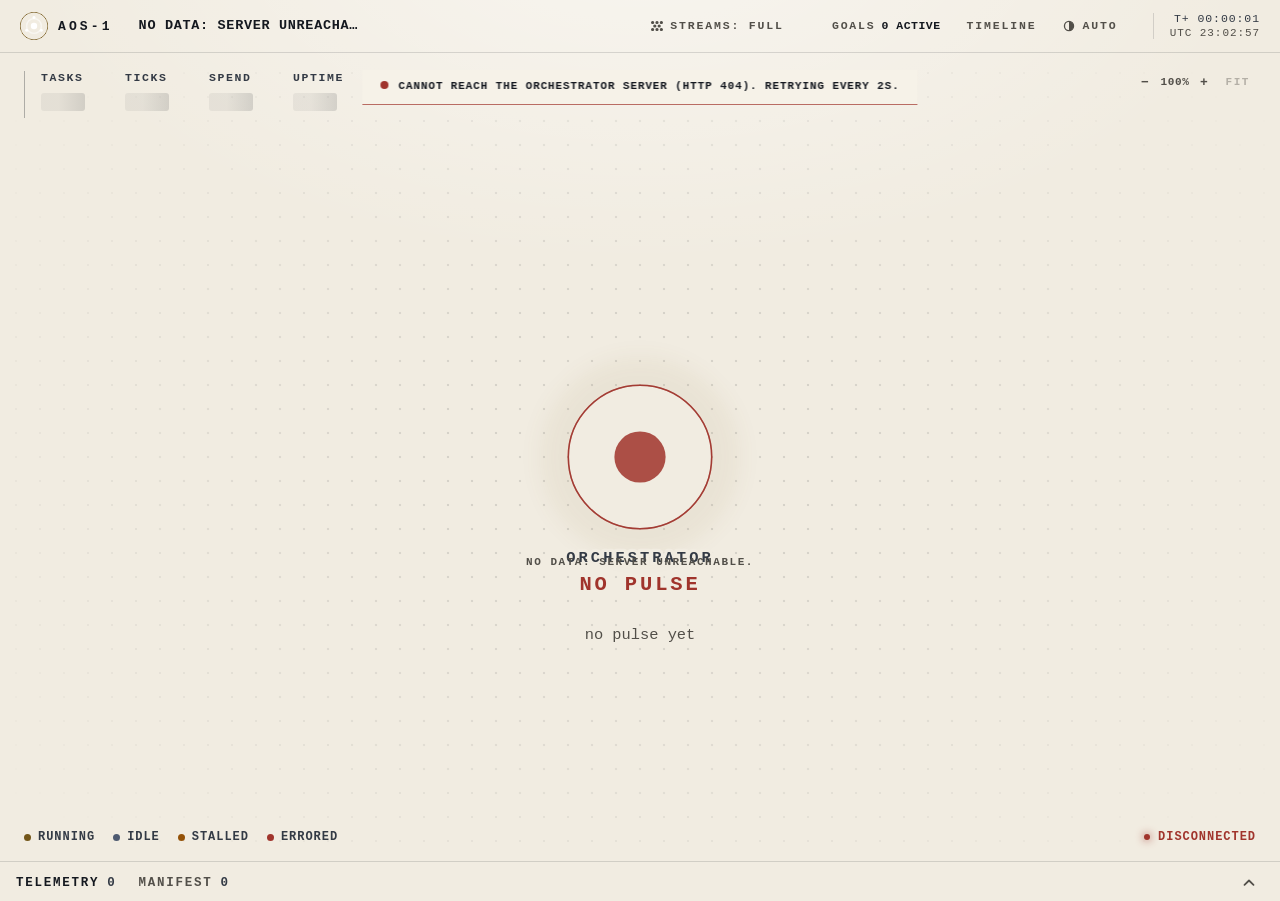
==== commit fc668741: "dashboard: remove AOS-1 pause/resume/cancel/note controls (read-only); unambiguous plan-limit resume" ====
--- a/plugin/ui/index.html
+++ b/plugin/ui/index.html
@@ -9,15 +9,14 @@
 <link rel="icon" href="data:image/svg+xml,%3Csvg xmlns='http://www.w3.org/2000/svg' viewBox='0 0 32 32'%3E%3Ccircle cx='16' cy='16' r='13' fill='%236d5efc'/%3E%3Ccircle cx='16' cy='16' r='5' fill='white'/%3E%3C/svg%3E">
 <script>/* no-flash theme: apply the saved choice before first paint (AUTO = no attribute) */
 try{var t=localStorage.getItem('aos.theme');if(t==='light'||t==='dark')document.documentElement.setAttribute('data-theme',t)}catch(e){}</script>
-<link rel="stylesheet" href="styles.css?v=10">
-<link rel="stylesheet" href="theme.css?v=22">
+<link rel="stylesheet" href="styles.css?v=11">
+<link rel="stylesheet" href="theme.css?v=23">
 <link rel="stylesheet" href="global.css?v=4">
 <link rel="stylesheet" href="orch.css?v=5">
 <link rel="stylesheet" href="timeline.css?v=1">
 </head>
 <body class="boot">
 <div id="banner" class="toast toast-error" role="alert" hidden></div>
-<div id="ctl-msg" class="toast toast-info" role="status"></div>
 
 <header class="top">
   <div class="brand">
@@ -38,41 +37,13 @@
     <span id="goal-count" class="goal-count tnum"></span>
   </button>
 
-  <div id="live-ind" class="live-ind" hidden tabindex="0" role="status" title="Observing Claude Code via hooks. Controls are disabled in live mode." aria-label="Live. Read-only. Observing Claude Code via hooks. Controls are disabled in live mode."><i class="li-dot"></i><b>Live</b><span>Read-only</span></div>
+  <div id="live-ind" class="live-ind" hidden tabindex="0" role="status" title="Observing Claude Code via hooks." aria-label="Live. Read-only. Observing Claude Code via hooks."><i class="li-dot"></i><b>Live</b><span>Read-only</span></div>
 
   <button id="streams-btn" class="theme-btn streams-btn" type="button" data-state="full" aria-label="Particle streams: full. Switch to quiet" title="Particle streams: full. Click or press Q to switch to quiet"><svg viewBox="0 0 16 16" aria-hidden="true"><g class="si-full"><circle cx="3" cy="4" r="1.1"/><circle cx="8" cy="4" r="1.1"/><circle cx="13" cy="4" r="1.1"/><circle cx="5.5" cy="8" r="1.1"/><circle cx="10.5" cy="8" r="1.1"/><circle cx="3" cy="12" r="1.1"/><circle cx="8" cy="12" r="1.1"/><circle cx="13" cy="12" r="1.1"/></g><g class="si-quiet"><circle cx="8" cy="8" r="1.1"/><path d="M2 8h3M11 8h3" fill="none" stroke-linecap="round"/></g><g class="si-lines"><path d="M2 12L14 4" fill="none" stroke-linecap="round"/></g></svg><span class="theme-l">Streams: Full</span></button>
   <button id="theme-btn" class="theme-btn" type="button" data-state="auto" aria-label="Theme: auto (follows system). Switch to light" title="Theme: auto (follows system). Click or press T to switch to light"><svg viewBox="0 0 16 16" aria-hidden="true"><g class="ti-auto"><circle cx="8" cy="8" r="5.2" fill="none"/><path d="M8 2.8a5.2 5.2 0 0 1 0 10.4z" stroke="none"/></g><g class="ti-light"><circle cx="8" cy="8" r="2.8" fill="none"/><path d="M8 1.6v1.6M8 12.8v1.6M1.6 8h1.6M12.8 8h1.6M3.5 3.5l1.1 1.1M11.4 11.4l1.1 1.1M3.5 12.5l1.1-1.1M11.4 4.6l1.1-1.1" fill="none" stroke-linecap="round"/></g><g class="ti-dark"><path d="M12.9 9.6A5.4 5.4 0 0 1 6.4 3.1a5.4 5.4 0 1 0 6.5 6.5z" fill="none" stroke-linejoin="round"/></g></svg><span class="theme-l">Auto</span></button>
 
-  <div class="toolbar" id="toolbar" role="toolbar" aria-label="Command controls">
-    <div class="btn-group">
-      <button id="btn-pause" type="button" class="btn">
-        <svg viewBox="0 0 16 16" aria-hidden="true"><rect x="3.5" y="2.5" width="3" height="11" rx="1"/><rect x="9.5" y="2.5" width="3" height="11" rx="1"/></svg><span>Pause</span>
-      </button>
-      <button id="btn-resume" type="button" class="btn">
-        <svg viewBox="0 0 16 16" aria-hidden="true"><path d="M4.5 2.9v10.2a.8.8 0 0 0 1.2.7l8-5.1a.8.8 0 0 0 0-1.4l-8-5.1a.8.8 0 0 0-1.2.7z"/></svg><span>Resume</span>
-      </button>
-      <button id="btn-cancel" type="button" class="btn danger">
-        <svg viewBox="0 0 16 16" aria-hidden="true"><path d="M4 4l8 8M12 4l-8 8" fill="none" stroke-width="1.8" stroke-linecap="round"/></svg><span>Cancel</span>
-      </button>
-    </div>
-    <form id="note-form" class="cmdbar">
-      <svg class="cmd-ic" viewBox="0 0 16 16" aria-hidden="true"><path d="M2.5 4.5l4 3.5-4 3.5M8 12h5.5" fill="none" stroke-width="1.6" stroke-linecap="round" stroke-linejoin="round"/></svg>
-      <label class="sr-only" for="note">Note for the orchestrator</label>
-      <input id="note" type="text" autocomplete="off" maxlength="500" placeholder="Send a note to the orchestrator…">
-      <kbd class="kbd" aria-hidden="true">/</kbd>
-      <button type="submit" class="send" aria-label="Send note">
-        <svg viewBox="0 0 16 16" aria-hidden="true"><path d="M2.2 8h10.6M8.5 3.7L12.8 8l-4.3 4.3" fill="none" stroke-width="1.8" stroke-linecap="round" stroke-linejoin="round"/></svg>
-      </button>
-    </form>
-  </div>
-
   <div class="clock" aria-hidden="true"><span id="mission-clock" class="clk-t">T+ 00:00:00</span><span id="utc-clock" class="clk-u">UTC --:--:--</span></div>
 
-  <div id="confirm" class="confirm" role="alertdialog" aria-labelledby="confirm-t" hidden>
-    <p id="confirm-t">Cancel the goal? This stops the pulse and cannot be undone.</p>
-    <button id="confirm-yes" type="button" class="btn danger solid">Yes, cancel</button>
-    <button id="confirm-no" type="button" class="btn">Keep running</button>
-  </div>
 </header>
 
 <main class="stage" id="stage">
@@ -143,11 +114,11 @@
     </div>
   </div>
 </section>
-<script src="app.js?v=29"></script>
+<script src="app.js?v=30"></script>
 <script src="particles.js?v=18"></script>
 <script src="boot.js?v=2"></script>
 <script src="global.js?v=4"></script>
-<script src="orch.js?v=5"></script>
+<script src="orch.js?v=6"></script>
 <script src="timeline.js?v=1"></script>
 <script src="debug.js?v=1"></script>
 </body>
--- a/plugin/ui/styles.css
+++ b/plugin/ui/styles.css
@@ -90,44 +90,13 @@
 [class*="s-"]{--c:rgb(var(--c-rgb,var(--idle-rgb)))}
 
 /* ---------- buttons / inputs ---------- */
-.btn{display:inline-flex;align-items:center;gap:7px;height:30px;padding:0 12px;border-radius:9px;border:1px solid var(--line);
-  background:linear-gradient(180deg,rgba(255,255,255,.05),rgba(255,255,255,0)),var(--s2);box-shadow:var(--hi);
-  font-size:13px;font-weight:500;color:var(--text-2);cursor:pointer;white-space:nowrap;
-  transition:background .18s,border-color .18s,color .18s,transform .18s var(--spring),box-shadow .18s}
-.btn svg{width:14px;height:14px;fill:currentColor;stroke:currentColor;flex:none}
-.btn svg[fill="none"],.btn svg path[fill="none"]{fill:none}
-.btn:hover:not(:disabled){background:var(--s3);border-color:var(--line-2);color:var(--text)}
-.btn:active:not(:disabled){transform:scale(.97)}
-.btn:disabled{opacity:.38;cursor:not-allowed}
-.btn.danger{color:rgb(var(--errored-rgb))}
-.btn.danger:hover:not(:disabled){background:rgba(var(--errored-rgb)/.12);border-color:rgba(var(--errored-rgb)/.4)}
-.btn.danger.solid{background:rgb(var(--errored-rgb));border-color:transparent;color:#1a0509}
-:root[data-theme=light] .btn.danger.solid{color:#fff}
-@media (prefers-color-scheme:light){:root:not([data-theme]) .btn.danger.solid{color:#fff}}
-.btn-group{display:flex;gap:2px;padding:3px;border-radius:12px;background:var(--s1);border:1px solid var(--line);box-shadow:var(--hi)}
-.btn-group .btn{height:28px;border-color:transparent;background:transparent;box-shadow:none}
-.btn-group .btn:hover:not(:disabled){background:var(--hover);border-color:transparent}
-.btn-group .btn.danger:hover:not(:disabled){background:rgba(var(--errored-rgb)/.14)}
 .icon-btn{display:inline-grid;place-items:center;width:30px;height:30px;border-radius:9px;border:1px solid transparent;background:transparent;color:var(--muted);cursor:pointer;
   transition:background .18s,color .18s,transform .18s var(--spring)}
 .icon-btn svg{width:16px;height:16px;stroke:currentColor}
 .icon-btn:hover{background:var(--hover);color:var(--text)}
 .icon-btn:active{transform:scale(.92)}
 
-.cmdbar{display:flex;align-items:center;gap:8px;height:36px;padding:0 5px 0 12px;min-width:260px;border-radius:12px;
-  background:var(--s1);border:1px solid var(--line);box-shadow:var(--hi);transition:border-color .2s,box-shadow .2s,background .2s}
-.cmdbar:focus-within{border-color:rgba(var(--accent-rgb)/.65);box-shadow:0 0 0 4px rgba(var(--accent-rgb)/.16)}
 .cmd-ic{width:15px;height:15px;stroke:var(--muted);flex:none}
-.cmdbar input{flex:1;min-width:0;height:100%;background:none;border:0;outline:0;font-size:13px;color:var(--text)}
-.cmdbar input::placeholder{color:var(--muted)}
-.cmdbar input:disabled{opacity:.5}
-.kbd{font:600 11px/1 var(--mono);color:var(--muted);padding:3px 6px;border-radius:6px;border:1px solid var(--line-2);background:var(--s2)}
-.cmdbar:focus-within .kbd{display:none}
-.send{display:grid;place-items:center;width:26px;height:26px;border-radius:8px;border:0;cursor:pointer;
-  background:var(--accent);color:var(--on-accent);transition:transform .18s var(--spring),opacity .2s,filter .2s}
-.send svg{width:14px;height:14px;stroke:currentColor}
-.send:hover:not(:disabled){filter:brightness(1.12)}.send:active:not(:disabled){transform:scale(.9)}
-.send:disabled{opacity:.35;cursor:not-allowed}
 select,input[type=search]{height:28px;border-radius:8px;border:1px solid var(--line);background:var(--s2);padding:0 10px;font-size:12.5px;color:var(--text);transition:border-color .2s,box-shadow .2s}
 select{-webkit-appearance:none;appearance:none;padding-right:26px;cursor:pointer;
   background-image:url("data:image/svg+xml,%3Csvg xmlns='http://www.w3.org/2000/svg' viewBox='0 0 16 16'%3E%3Cpath d='M4 6l4 4 4-4' fill='none' stroke='%239a9fb3' stroke-width='1.8' stroke-linecap='round'/%3E%3C/svg%3E");
@@ -144,8 +113,6 @@
 .toast-error{top:70px;border-color:rgba(var(--errored-rgb)/.5);color:var(--text);box-shadow:var(--shadow),0 0 0 3px rgba(var(--errored-rgb)/.12);opacity:1;transform:translateX(-50%);animation:toast-in .4s var(--spring)}
 .toast-error::before{content:"";display:inline-block;width:8px;height:8px;border-radius:50%;background:rgb(var(--errored-rgb));margin-right:10px;box-shadow:0 0 10px rgb(var(--errored-rgb))}
 .toast[hidden]{display:none}
-.toast-info{bottom:22px}
-.toast-info.show{opacity:1;transform:translateX(-50%) translateY(0)}
 @keyframes toast-in{from{opacity:0;transform:translateX(-50%) translateY(-12px) scale(.96)}}
 
 /* ---------- header ---------- */
@@ -169,11 +136,6 @@
 .segs{display:flex;gap:3px;flex:1 1 80px;min-width:56px;max-width:240px}
 .segs i{flex:1;height:6px;border-radius:3px;background:var(--line-2);transition:background .5s var(--ease),box-shadow .5s}
 .segs i.met{background:var(--running);box-shadow:0 0 10px rgba(var(--running-rgb)/.55)}
-.toolbar{display:flex;gap:10px;align-items:center;flex-wrap:wrap}
-.confirm{position:absolute;right:20px;top:calc(100% + 8px);z-index:20;display:flex;gap:8px;align-items:center;flex-wrap:wrap;max-width:420px;padding:16px;border-radius:14px;
-  background:var(--glass-strong);-webkit-backdrop-filter:blur(20px);backdrop-filter:blur(20px);border:1px solid rgba(var(--errored-rgb)/.45);box-shadow:var(--shadow);animation:pop .3s var(--spring)}
-.confirm p{margin:0 0 6px;flex-basis:100%;font-size:13px}
-.confirm[hidden]{display:none}
 @keyframes pop{from{opacity:0;transform:translateY(-6px) scale(.97)}}
 
 /* ---------- skeletons ---------- */
@@ -395,10 +357,7 @@
   body{overflow:auto;display:block;height:auto;min-height:100%}
   html{height:auto}
   .top{padding:10px 14px;gap:10px}
-  .brand{order:1}.goalbar{order:2;flex:1 1 100%;height:42px}.toolbar{order:3;flex:1 1 100%;flex-wrap:nowrap}
-  .btn-group .btn span{display:none}.btn-group .btn{padding:0 9px}
-  .cmdbar{min-width:0;flex:1}.kbd{display:none}
-  .confirm{left:14px;right:14px;max-width:none}
+  .brand{order:1}.goalbar{order:2;flex:1 1 100%;height:42px}
   .stage{display:block;padding:0 0 56px;height:auto;min-height:0}
   .stats{position:relative;left:auto;top:auto;margin:12px 14px 0;z-index:3}
   .stat-v{font-size:14px}
--- a/plugin/ui/theme.css
+++ b/plugin/ui/theme.css
@@ -87,24 +87,7 @@
 .segs{gap:2px}
 .segs i{height:2px;border-radius:0;background:var(--line-2)}
 .segs i.met{box-shadow:none}
-.btn-group{background:none;border:0;box-shadow:none;padding:0;gap:2px}
-.btn,.btn-group .btn{background:none!important;border:0;box-shadow:none;border-radius:3px;height:30px;font:600 11px/1 var(--mono);letter-spacing:.12em;text-transform:uppercase;color:var(--muted)}
-.btn:hover:not(:disabled){background:var(--hover)!important;color:var(--accent-hi)}
-.btn:active:not(:disabled){background:rgba(var(--accent-rgb)/.16)!important}
-.btn.danger{color:rgb(var(--errored-rgb))}
-.btn.danger:hover:not(:disabled){background:rgba(var(--errored-rgb)/.12)!important;color:rgb(var(--errored-rgb))}
-.btn.danger.solid{background:rgb(var(--errored-rgb))!important;color:#14030a}
-:root[data-theme=light] .btn.danger.solid{color:#fff}
-@media (prefers-color-scheme:light){:root:not([data-theme]) .btn.danger.solid{color:#fff}}
-.cmdbar{background:none;border:0;border-bottom:1px solid var(--line-2);border-radius:0;box-shadow:none;padding:0 2px 0 4px}
-.cmdbar:focus-within{border-bottom-color:var(--accent);box-shadow:none}
-.cmdbar input{font:12.5px/1 var(--mono)}
-.kbd{background:none;border-color:var(--line);border-radius:3px}
-.send{background:none;color:var(--accent);border-radius:3px}
-.send:hover:not(:disabled){background:var(--hover);filter:none}
 .icon-btn{border:0;border-radius:3px}
-.confirm{border-radius:3px;box-shadow:none}
-.confirm p{font:600 12px/1.5 var(--mono);letter-spacing:.04em;text-transform:uppercase}
 .toast{border-radius:3px;box-shadow:none;font:600 12px/1.45 var(--mono);letter-spacing:.05em;text-transform:uppercase}
 .toast-error::before{box-shadow:none}
 
@@ -219,8 +202,7 @@
 
 /* ================= v5: header status, quiet controls, dock polish ================= */
 .top{gap:6px 18px;flex-wrap:nowrap;padding:8px 20px;min-height:52px}
-.toolbar[hidden],.btn[hidden],.live-ind[hidden],.confirm[hidden]{display:none!important}
-.toolbar{flex:none;flex-wrap:nowrap;gap:14px}
+.live-ind[hidden]{display:none!important}
 .goalbar{flex:1 1 auto;min-width:0;gap:14px}
 .goal-count{font-size:11px;letter-spacing:.04em;color:var(--muted)}
 .goal-count.sum{text-transform:none;opacity:.9}
@@ -248,26 +230,10 @@
 #aos-clock{display:none}
 
 /* buttons: text only */
-.btn-group{display:flex;gap:6px}
-.btn{padding:0 10px;gap:0;cursor:pointer;transition:color .15s,background .15s}
-.btn svg{display:none}
-.btn:disabled{opacity:.3;cursor:not-allowed}
-.btn:focus-visible{outline:1px solid var(--accent-hi);outline-offset:1px}
-.btn.danger.solid{height:28px}
-.btn:active:not(:disabled){transform:none}
-.cmdbar{min-width:230px;height:30px}
-.cmdbar .cmd-ic{display:none}
-.cmdbar input{padding:0 4px}
-.cmdbar input::placeholder{color:var(--muted);opacity:.8}
-.send{width:26px;height:26px}
-.confirm{background:var(--glass-strong);border:0;border-top:1px solid rgba(var(--errored-rgb)/.6);border-bottom:1px solid var(--line);border-radius:0;padding:12px 16px;gap:6px 14px;flex-wrap:nowrap;align-items:center;max-width:none;left:auto;right:20px;animation:none}
-.confirm p{margin:0;flex:1 1 auto;font-size:11px;letter-spacing:.08em;line-height:1.4}
-.confirm .btn{flex:none}
 
 /* toasts: hairline text strips */
 .toast{background:var(--glass-strong);border:0;border-bottom:1px solid var(--line-2);border-radius:0;padding:9px 18px;font-size:11px;letter-spacing:.08em;color:var(--text-2)}
 .toast-error{border-bottom-color:rgba(var(--errored-rgb)/.7);box-shadow:none;color:var(--text)}
-.toast-info{bottom:28px}
 
 /* stage text */
 .empty{font:600 11px/1.5 var(--mono);letter-spacing:.14em;text-transform:uppercase}
@@ -316,8 +282,6 @@
 
 @media (max-width:900px){
   .clock .clk-u{display:none}
-  .toolbar{gap:8px}
-  .cmdbar{min-width:150px}
 }
 @media (max-width:720px){
   .top{flex-wrap:wrap;padding:10px 14px 8px;gap:6px 12px;min-height:0}
@@ -328,11 +292,6 @@
   .clock{order:3;border-left:0;padding-left:0;flex-direction:row;gap:0}
   .clock .clk-t{font-size:10px}
   .goalbar{order:4;flex:1 1 100%;height:34px;padding:0;gap:10px}
-  .toolbar{order:5;flex:1 1 100%;gap:8px}
-  .btn-group .btn span{display:inline}
-  .btn-group .btn{padding:0 8px}
-  .cmdbar{flex:1;min-width:0}
-  .confirm{left:14px;right:14px;flex-wrap:wrap}
   .live-ind span{display:none}
   .live-ind::after{content:none}
   .filterbar{gap:14px;flex-wrap:wrap}
@@ -351,9 +310,6 @@
 .ev-heartbeat{--c-rgb:var(--idle-rgb)}
 .ev-control,.ev-human{--c-rgb:var(--running-rgb)}
 .ev-bad{--c-rgb:var(--errored-rgb)}
-.btn.danger.solid{color:#1a0a08}
-:root[data-theme=light] .btn.danger.solid{color:#fff}
-@media (prefers-color-scheme:light){:root:not([data-theme]) .btn.danger.solid{color:#fff}}
 .logo rect{fill:none;stroke:var(--accent);stroke-width:1}
 
 /* v5: no heartbeat ring; solid core orb with a soft brass halo (pulse is expressed by particles) */
@@ -421,9 +377,6 @@
 .live-ind span{color:var(--text-2)}
 .clock{font-size:11.5px;color:var(--text-2)}
 .clock .clk-u{font-size:11px;opacity:1;color:var(--muted)}
-.btn,.btn-group .btn{font-size:12px}
-.cmdbar input{font-size:13px}
-.cmdbar input::placeholder,input[type=search]::placeholder{color:var(--muted);opacity:1}
 .tab{font-size:12.5px}
 .count{font-size:12.5px;opacity:1;color:var(--text-2)}
 .dock-sum{font-size:11.5px;color:var(--text-2)}
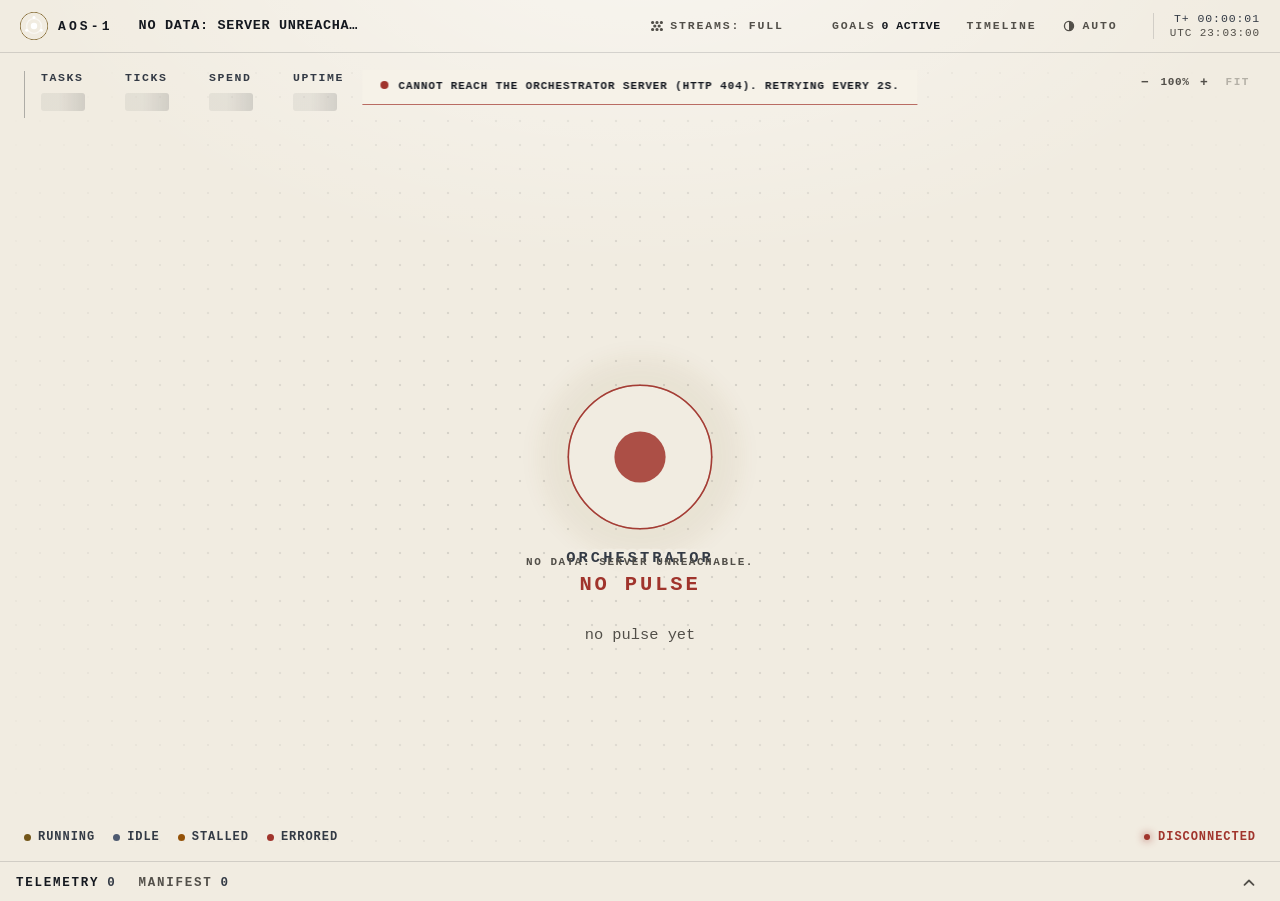
==== commit a0ea1888: "Messaging: read-only monitor for Claude Code; orchestration is the separate opt-in aos-orchestrator " ====
--- a/plugin/ui/index.html
+++ b/plugin/ui/index.html
@@ -5,7 +5,7 @@
 <meta name="viewport" content="width=device-width, initial-scale=1, viewport-fit=cover">
 <meta name="color-scheme" content="dark light">
 <meta name="theme-color" content="#0a0b10">
-<title>AOS-1 Agent Graph</title>
+<title>AOS Dashboard</title>
 <link rel="icon" href="data:image/svg+xml,%3Csvg xmlns='http://www.w3.org/2000/svg' viewBox='0 0 32 32'%3E%3Ccircle cx='16' cy='16' r='13' fill='%236d5efc'/%3E%3Ccircle cx='16' cy='16' r='5' fill='white'/%3E%3C/svg%3E">
 <script>/* no-flash theme: apply the saved choice before first paint (AUTO = no attribute) */
 try{var t=localStorage.getItem('aos.theme');if(t==='light'||t==='dark')document.documentElement.setAttribute('data-theme',t)}catch(e){}</script>
@@ -30,7 +30,7 @@
     <h1>AOS-1</h1>
   </div>
 
-  <button id="goalbar" class="goalbar" type="button" aria-label="Goal and success criteria. Open orchestrator details">
+  <button id="goalbar" class="goalbar" type="button" aria-label="Goal and success criteria. Open goal details">
     <span id="goal-title" class="goal-title skeleton-text">Loading…</span>
     <span id="goal-status" class="pill" hidden></span>
     <span id="goal-segs" class="segs" role="progressbar" aria-label="Success criteria met" aria-valuemin="0" aria-valuemax="100" aria-valuenow="0"></span>
@@ -54,7 +54,7 @@
     <div class="stat"><span class="stat-l">Uptime</span><span class="stat-v tnum" id="st-uptime"><i class="skeleton-text sk-s"></i></span></div>
   </div>
 
-  <svg id="graph" viewBox="90 70 820 480" preserveAspectRatio="xMidYMid meet" role="group" aria-label="Crew graph: orchestrator and crew">
+  <svg id="graph" viewBox="90 70 820 480" preserveAspectRatio="xMidYMid meet" role="group" aria-label="Agent graph: Claude Code sessions and subagents">
     <defs>
       <filter id="glow" x="-60%" y="-60%" width="220%" height="220%"><feGaussianBlur stdDeviation="9"/></filter>
       <filter id="glow-s" x="-60%" y="-60%" width="220%" height="220%"><feGaussianBlur stdDeviation="5"/></filter>
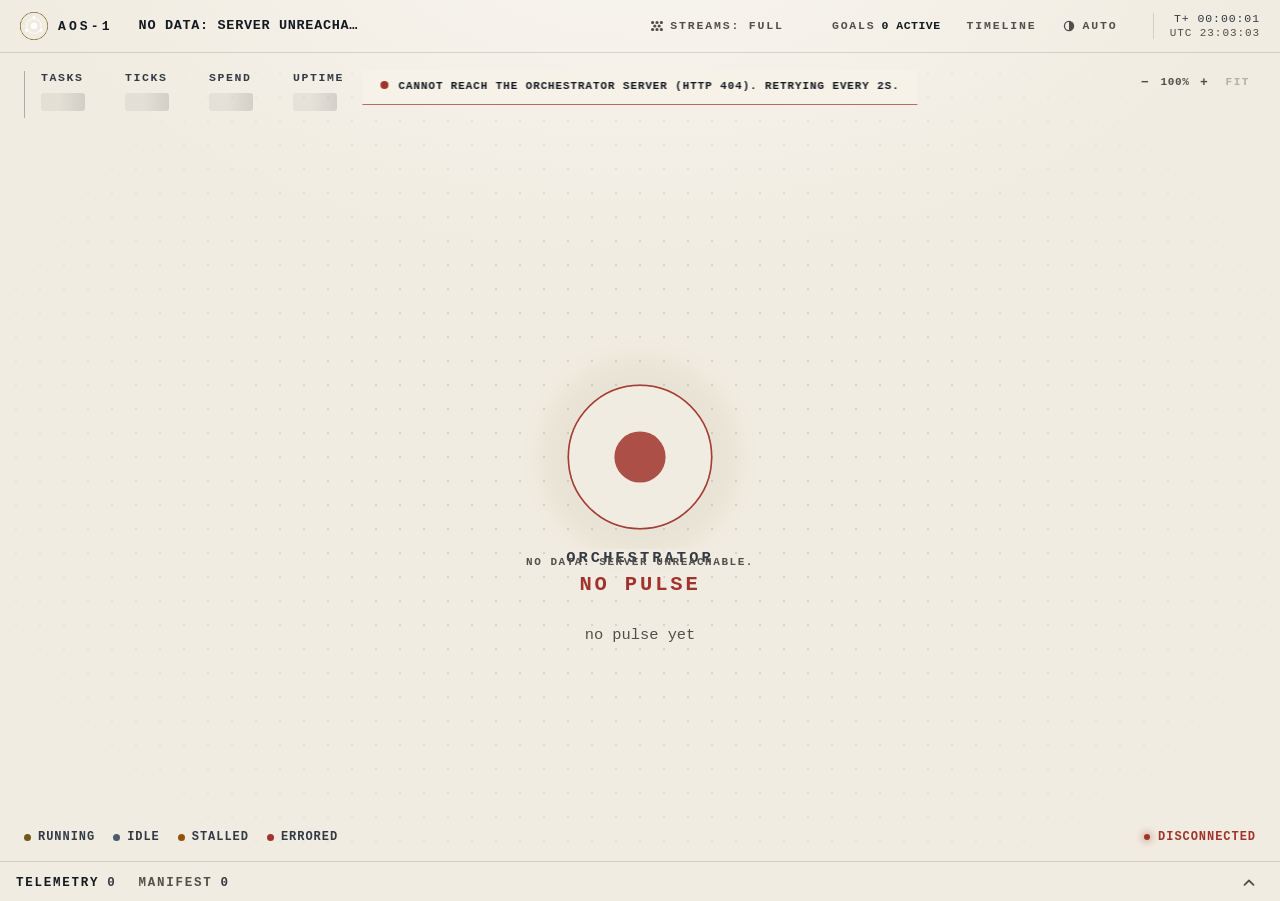
==== commit 62738b2c: "Needs-you inbox: header badge aggregating approvals, plans, blocked goals and manual plan-limit paus" ====
--- a/plugin/ui/index.html
+++ b/plugin/ui/index.html
@@ -118,7 +118,8 @@
 <script src="particles.js?v=18"></script>
 <script src="boot.js?v=2"></script>
 <script src="global.js?v=4"></script>
-<script src="orch.js?v=6"></script>
+<script src="needs-you.js?v=1"></script>
+<script src="orch.js?v=7"></script>
 <script src="timeline.js?v=1"></script>
 <script src="debug.js?v=1"></script>
 </body>
--- a/plugin/ui/styles.css
+++ b/plugin/ui/styles.css
@@ -384,3 +384,4 @@
 }
 
 .mm-badge{border-color:rgb(var(--stalled-rgb)/.6);color:var(--stalled);margin:0 0 0 8px}
+.oos-badge{border-color:rgb(var(--stalled-rgb)/.6);color:var(--stalled);margin:0 0 0 8px;text-transform:uppercase}
--- a/plugin/ui/orch.css
+++ b/plugin/ui/orch.css
@@ -128,3 +128,13 @@
 .orch-limit-banner{margin:8px 0;padding:10px 12px;border:1px solid rgb(var(--stalled-rgb)/.55);border-left-width:3px;border-radius:8px;background:rgb(var(--stalled-rgb)/.1);color:var(--text)}
 .orch-limit-banner strong{display:block;font-size:13px;color:var(--stalled)}
 .orch-rerun{margin:4px 0 0;padding-left:18px;font-size:12px;color:var(--text-2);overflow-wrap:anywhere}
+.orch-oos{font:700 9.5px/1 var(--mono);letter-spacing:.14em;text-transform:uppercase;color:var(--stalled);border:1px solid rgb(var(--stalled-rgb)/.6);padding:2px 5px;border-radius:2px}
+.orch-needs{all:unset;box-sizing:border-box;flex:none;display:inline-flex;align-items:center;gap:6px;cursor:pointer;padding:5px 8px;border-radius:3px;font:700 11px/1 var(--mono);letter-spacing:.14em;text-transform:uppercase;color:var(--on-accent);background:var(--accent)}
+.orch-needs[hidden]{display:none!important}
+.orch-needs:focus-visible{outline:2px solid var(--accent-hi);outline-offset:2px}
+.orch-needs-pop{position:fixed;z-index:60;top:52px;right:12px;width:min(360px,calc(100vw - 24px));max-height:60vh;overflow:auto;background:var(--s2);border:1px solid var(--line-2);border-radius:6px;box-shadow:0 8px 28px rgb(0 0 0/.35);padding:4px}
+.orch-needs-pop[hidden]{display:none!important}
+.orch-needs-it{all:unset;box-sizing:border-box;display:flex;flex-direction:column;gap:3px;width:100%;padding:9px 10px;cursor:pointer;border-radius:4px;min-height:36px}
+.orch-needs-it:hover,.orch-needs-it:focus-visible{background:var(--hover)}
+.orch-needs-t{font-size:12.5px;color:var(--text,inherit);overflow-wrap:anywhere}.orch-needs-w{font:600 10.5px/1.3 var(--mono);letter-spacing:.06em;color:var(--accent)}
+@media (max-width:720px){.orch-needs{order:2;min-height:36px}.orch-needs-pop{top:150px;left:12px;right:12px;width:auto}}
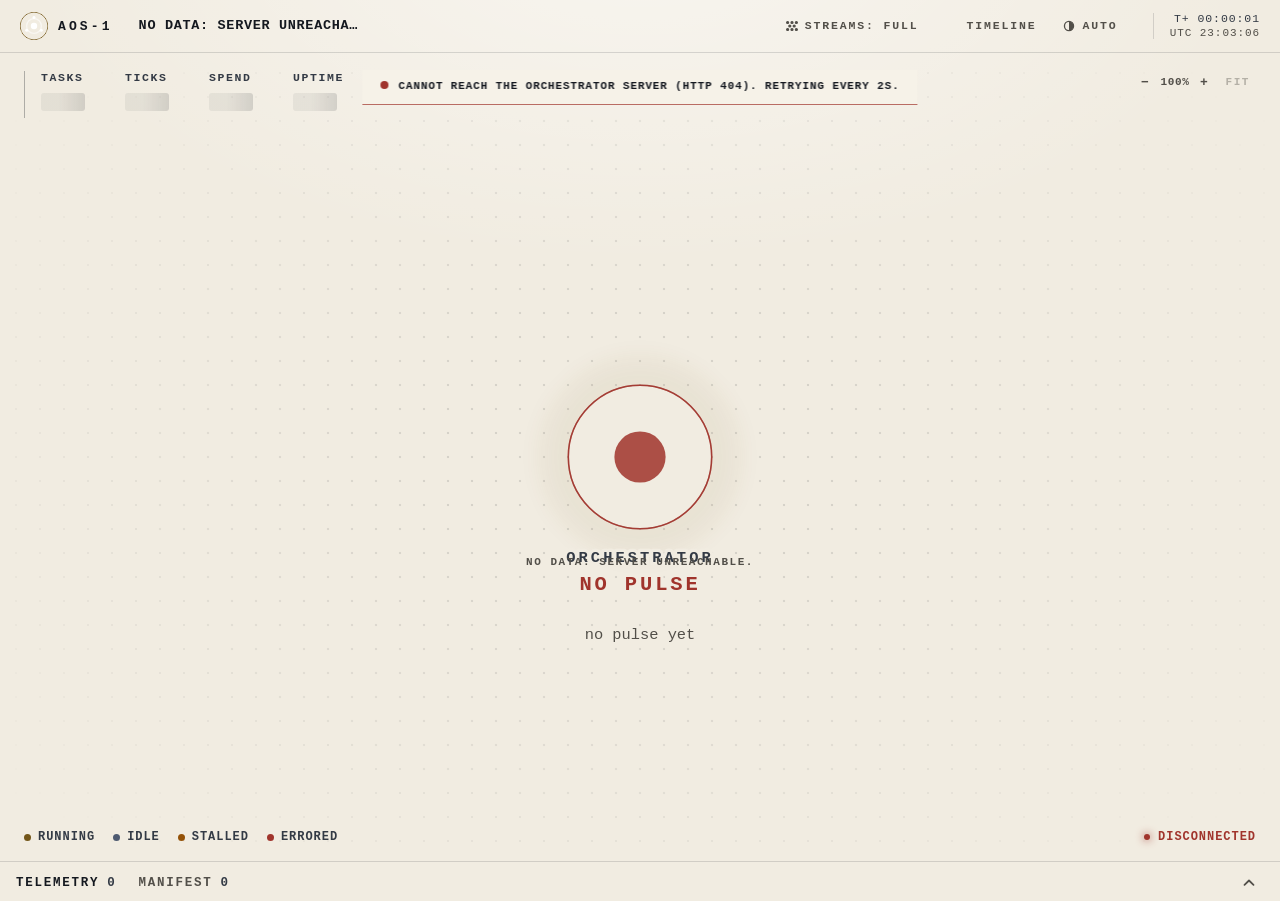
==== commit ab5bfaf9: "Rebuild plugin/ copies (make build) Co-Authored-By: Claude Sonnet 5.5 <noreply@anthropic.com> Claude" ====
--- a/plugin/ui/index.html
+++ b/plugin/ui/index.html
@@ -38,6 +38,8 @@
   </button>
 
   <div id="live-ind" class="live-ind" hidden tabindex="0" role="status" title="Observing Claude Code via hooks." aria-label="Live. Read-only. Observing Claude Code via hooks."><i class="li-dot"></i><b>Live</b><span>Read-only</span></div>
+
+  <div id="machines" class="machines" hidden></div>
 
   <button id="streams-btn" class="theme-btn streams-btn" type="button" data-state="full" aria-label="Particle streams: full. Switch to quiet" title="Particle streams: full. Click or press Q to switch to quiet"><svg viewBox="0 0 16 16" aria-hidden="true"><g class="si-full"><circle cx="3" cy="4" r="1.1"/><circle cx="8" cy="4" r="1.1"/><circle cx="13" cy="4" r="1.1"/><circle cx="5.5" cy="8" r="1.1"/><circle cx="10.5" cy="8" r="1.1"/><circle cx="3" cy="12" r="1.1"/><circle cx="8" cy="12" r="1.1"/><circle cx="13" cy="12" r="1.1"/></g><g class="si-quiet"><circle cx="8" cy="8" r="1.1"/><path d="M2 8h3M11 8h3" fill="none" stroke-linecap="round"/></g><g class="si-lines"><path d="M2 12L14 4" fill="none" stroke-linecap="round"/></g></svg><span class="theme-l">Streams: Full</span></button>
   <button id="theme-btn" class="theme-btn" type="button" data-state="auto" aria-label="Theme: auto (follows system). Switch to light" title="Theme: auto (follows system). Click or press T to switch to light"><svg viewBox="0 0 16 16" aria-hidden="true"><g class="ti-auto"><circle cx="8" cy="8" r="5.2" fill="none"/><path d="M8 2.8a5.2 5.2 0 0 1 0 10.4z" stroke="none"/></g><g class="ti-light"><circle cx="8" cy="8" r="2.8" fill="none"/><path d="M8 1.6v1.6M8 12.8v1.6M1.6 8h1.6M12.8 8h1.6M3.5 3.5l1.1 1.1M11.4 11.4l1.1 1.1M3.5 12.5l1.1-1.1M11.4 4.6l1.1-1.1" fill="none" stroke-linecap="round"/></g><g class="ti-dark"><path d="M12.9 9.6A5.4 5.4 0 0 1 6.4 3.1a5.4 5.4 0 1 0 6.5 6.5z" fill="none" stroke-linejoin="round"/></g></svg><span class="theme-l">Auto</span></button>
@@ -114,7 +116,8 @@
     </div>
   </div>
 </section>
-<script src="app.js?v=30"></script>
+<script src="machines.js?v=1"></script>
+<script src="app.js?v=31"></script>
 <script src="particles.js?v=18"></script>
 <script src="boot.js?v=2"></script>
 <script src="global.js?v=4"></script>
--- a/plugin/ui/styles.css
+++ b/plugin/ui/styles.css
@@ -385,3 +385,15 @@
 
 .mm-badge{border-color:rgb(var(--stalled-rgb)/.6);color:var(--stalled);margin:0 0 0 8px}
 .oos-badge{border-color:rgb(var(--stalled-rgb)/.6);color:var(--stalled);margin:0 0 0 8px;text-transform:uppercase}
+/* cross-machine chips (machines.js) */
+.machines{display:flex;flex-direction:column;gap:3px;min-width:0}
+.machines[hidden]{display:none}
+.mach-chips{display:flex;gap:4px;flex-wrap:wrap}
+.mach-chip{all:unset;box-sizing:border-box;display:inline-flex;align-items:center;gap:6px;cursor:pointer;padding:4px 9px;border-radius:999px;border:1px solid var(--line);font:600 11px/1 var(--mono);color:var(--muted);transition:color .15s,background .15s}
+.mach-chip:hover{color:var(--text);background:var(--hover)}
+.mach-chip.on{color:var(--accent-hi);border-color:var(--accent)}
+.mach-chip:focus-visible{outline:1px solid var(--accent-hi);outline-offset:1px}
+.mach-dot{width:7px;height:7px;border-radius:50%;background:rgb(var(--running-rgb))}
+.mach-dot.down{background:rgb(var(--errored-rgb))}
+.mach-totals{display:flex;gap:12px;flex-wrap:wrap;font:11px/1.2 var(--mono);color:var(--muted)}
+.mach-tot.off{color:rgb(var(--errored-rgb))}
--- a/plugin/ui/orch.css
+++ b/plugin/ui/orch.css
@@ -1,5 +1,6 @@
 /* AOS-1 goals UI (orch.js). Tokens only; overlay panel, never changes graph layout. */
 .orch-hbtn{all:unset;box-sizing:border-box;flex:none;display:inline-flex;align-items:center;gap:6px;cursor:pointer;padding:6px 4px;border-radius:3px;font:600 11.5px/1 var(--mono);letter-spacing:.16em;text-transform:uppercase;color:var(--muted);transition:color .15s,background .15s;position:relative}
+.orch-hbtn[hidden],.orch-needs[hidden]{display:none}
 .orch-hbtn:hover,.orch-hbtn.on{color:var(--accent-hi);background:var(--hover)}
 .orch-hbtn:focus-visible{outline:1px solid var(--accent-hi);outline-offset:1px}
 .orch-n{font-weight:700;color:var(--text);letter-spacing:.04em}
@@ -138,3 +139,9 @@
 .orch-needs-it:hover,.orch-needs-it:focus-visible{background:var(--hover)}
 .orch-needs-t{font-size:12.5px;color:var(--text,inherit);overflow-wrap:anywhere}.orch-needs-w{font:600 10.5px/1.3 var(--mono);letter-spacing:.06em;color:var(--accent)}
 @media (max-width:720px){.orch-needs{order:2;min-height:36px}.orch-needs-pop{top:150px;left:12px;right:12px;width:auto}}
+.orch-rules{font:600 10.5px/1 var(--mono);letter-spacing:.06em;color:var(--text-2);border:1px solid var(--line-2);padding:2px 5px;border-radius:2px}
+.orch-ruleids{margin:2px 0 6px;padding-left:18px;font:11px var(--mono);color:var(--text-2);overflow-wrap:anywhere}.orch-ruleids.dr{color:var(--muted)}
+.orch-human{font:700 9.5px/1 var(--mono);letter-spacing:.12em;text-transform:uppercase;color:var(--stalled);border:1px solid rgb(var(--stalled-rgb)/.6);padding:2px 5px;border-radius:2px;white-space:nowrap}.orch-human[data-human=done]{color:var(--muted);border-color:var(--line-2)}
+.orch-critwrap{margin-bottom:6px}.orch-critwrap .orch-critrow{margin-bottom:2px}
+.orch-critmeta{font:11px var(--mono);color:var(--text-2);overflow-wrap:anywhere}.orch-critmeta[data-crit-meta=human]{color:var(--stalled)}
+.orch-draft{border:1px dashed var(--line-2);padding:8px;border-radius:6px}.orch-draftq{margin:2px 0 6px;padding-left:18px;font-size:12px;color:var(--text-2)}
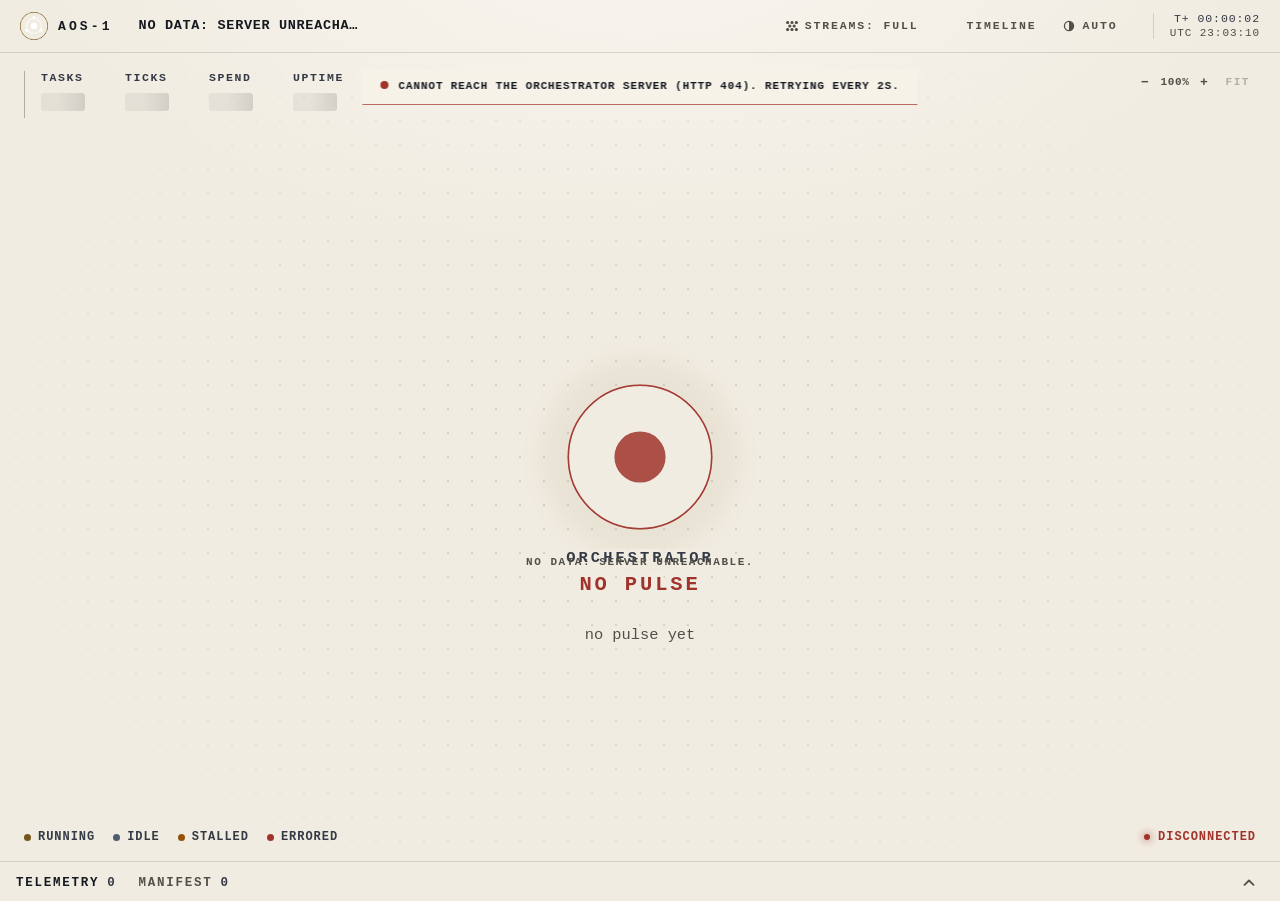
==== commit 2a85d1ec: "Guard view: show aos-orch verify verdicts on the dashboard - monitor: read <orch dir>/verdicts/<id>." ====
--- a/plugin/ui/index.html
+++ b/plugin/ui/index.html
@@ -10,9 +10,9 @@
 <script>/* no-flash theme: apply the saved choice before first paint (AUTO = no attribute) */
 try{var t=localStorage.getItem('aos.theme');if(t==='light'||t==='dark')document.documentElement.setAttribute('data-theme',t)}catch(e){}</script>
 <link rel="stylesheet" href="styles.css?v=11">
-<link rel="stylesheet" href="theme.css?v=23">
+<link rel="stylesheet" href="theme.css?v=24">
 <link rel="stylesheet" href="global.css?v=4">
-<link rel="stylesheet" href="orch.css?v=5">
+<link rel="stylesheet" href="orch.css?v=6">
 <link rel="stylesheet" href="timeline.css?v=1">
 </head>
 <body class="boot">
@@ -117,12 +117,13 @@
   </div>
 </section>
 <script src="machines.js?v=1"></script>
-<script src="app.js?v=31"></script>
+<script src="app.js?v=32"></script>
 <script src="particles.js?v=18"></script>
 <script src="boot.js?v=2"></script>
 <script src="global.js?v=4"></script>
-<script src="needs-you.js?v=1"></script>
-<script src="orch.js?v=7"></script>
+<script src="needs-you.js?v=2"></script>
+<script src="orch.js?v=8"></script>
+<script src="guard.js?v=1"></script>
 <script src="timeline.js?v=1"></script>
 <script src="debug.js?v=1"></script>
 </body>
--- a/plugin/ui/theme.css
+++ b/plugin/ui/theme.css
@@ -459,6 +459,9 @@
 .agent .model.nosig .mt{fill:var(--stalled);opacity:.75}
 .node .collmark{display:none;fill:var(--stalled);stroke:var(--bg);stroke-width:1.2;pointer-events:none}
 .node.coll .collmark{display:block}
+.node .guardmark{display:none;stroke:var(--bg);stroke-width:1.2;pointer-events:none}
+.node.g-verified .guardmark,.node.g-integrity .guardmark,.node.g-capability .guardmark{display:block}
+.node.g-verified .guardmark{fill:var(--running)}.node.g-integrity .guardmark{fill:var(--errored)}.node.g-capability .guardmark{fill:var(--stalled)}
 .orch.stuck .sub{fill:var(--stalled)}
 .tf-warn,.tf-conflict{font:600 10.5px/1.5 var(--mono);letter-spacing:.1em;text-transform:uppercase;color:var(--stalled);margin:0 0 6px!important;overflow-wrap:anywhere}
 .tf-warn{opacity:.8}
--- a/plugin/ui/orch.css
+++ b/plugin/ui/orch.css
@@ -145,3 +145,42 @@
 .orch-critwrap{margin-bottom:6px}.orch-critwrap .orch-critrow{margin-bottom:2px}
 .orch-critmeta{font:11px var(--mono);color:var(--text-2);overflow-wrap:anywhere}.orch-critmeta[data-crit-meta=human]{color:var(--stalled)}
 .orch-draft{border:1px dashed var(--line-2);padding:8px;border-radius:6px}.orch-draftq{margin:2px 0 6px;padding-left:18px;font-size:12px;color:var(--text-2)}
+
+/* integrity (anti-cheat) badges: read-only */
+.orch-integ{font:700 9.5px/1 var(--mono);letter-spacing:.1em;text-transform:uppercase;padding:2px 5px;border-radius:2px;border:1px solid var(--line-2);color:var(--text-2)}
+.orch-integ-warning{color:var(--stalled);border-color:rgb(var(--stalled-rgb)/.6)}
+.orch-integ-failed{color:var(--errored);border-color:rgb(var(--errored-rgb)/.7)}
+.orch-tr3,.orch-integrow{display:flex;flex-wrap:wrap;gap:6px;align-items:center;margin-top:4px}
+.orch-reason{font:600 10px/1 var(--mono);letter-spacing:.04em;color:var(--text-2);border:1px dashed var(--line-2);padding:2px 5px;border-radius:2px}
+.orch-selfchk{font:500 10.5px/1 var(--mono);color:var(--text-2)}
+.orch-vwarn{font:700 9.5px/1 var(--mono);letter-spacing:.1em;text-transform:uppercase;color:var(--stalled);border:1px solid rgb(var(--stalled-rgb)/.6);padding:2px 5px;border-radius:2px}
+.orch-fold{margin-top:4px;font:500 11px/1.4 var(--mono);color:var(--text-2)}
+.orch-fold summary{cursor:pointer}
+.orch-pre{margin:4px 0 0;white-space:pre-wrap;overflow-wrap:anywhere;max-height:12em;overflow:auto;font:inherit}
+.orch-werr .orch-pre{color:rgb(var(--errored-rgb))}
+
+/* GUARD view (ui/guard.js): verified = accent, integrity rejection = errored (red), capability rejection = stalled (amber); theme tokens only */
+.guard-hbtn[hidden],.guard-dot[hidden]{display:none!important}
+.guard-dot{width:7px;height:7px;border-radius:50%;background:rgb(var(--errored-rgb));box-shadow:0 0 0 2px var(--bg)}
+.guard-chip,.guard-badge{font:700 9.5px/1 var(--mono);letter-spacing:.12em;text-transform:uppercase;padding:3px 5px;border-radius:2px;border:1px solid var(--line-2);color:var(--muted);background:none}
+.guard-badge{margin:0 0 0 8px}
+button.guard-badge{cursor:pointer}
+button.guard-badge:focus-visible{outline:1px solid var(--accent-hi);outline-offset:2px}
+.g-verified.guard-chip,.g-verified.guard-badge{color:var(--running);border-color:rgb(var(--running-rgb)/.6)}
+.g-integrity.guard-chip,.g-integrity.guard-badge{color:var(--bg);background:rgb(var(--errored-rgb));border-color:rgb(var(--errored-rgb))}
+.g-capability.guard-chip,.g-capability.guard-badge{color:var(--stalled);border-color:rgb(var(--stalled-rgb)/.6)}
+.guard-list,.guard-l{list-style:none;margin:0;padding:0}
+.guard-v{padding:10px 4px 10px 8px;border-bottom:1px solid var(--line);border-left:2px solid transparent;outline:none}
+.guard-v.g-integrity{border-left-color:rgb(var(--errored-rgb))}.guard-v.g-capability{border-left-color:rgb(var(--stalled-rgb))}
+.guard-v.focus{background:var(--hover)}
+.guard-r1{display:flex;flex-wrap:wrap;align-items:baseline;gap:4px 10px}
+.guard-repo{flex:1 1 120px;min-width:0;color:var(--text);font-weight:600;overflow-wrap:anywhere}
+.guard-meta{margin-top:3px;font-size:10.5px;letter-spacing:.04em;color:var(--muted);overflow-wrap:anywhere}
+.guard-h{margin:8px 0 2px;font:600 9.5px/1.6 var(--mono);letter-spacing:.16em;text-transform:uppercase;color:var(--muted)}
+.guard-l li{font-size:11px;line-height:1.45;color:var(--text-2);overflow-wrap:anywhere;padding:1px 0}
+.guard-k{color:var(--text);font-weight:700}
+.guard-reasons li::before,.guard-failing li::before{content:"\2717  ";color:rgb(var(--errored-rgb))}
+.guard-warn li::before{content:"!  ";color:var(--stalled)}
+.guard-checks li.ok .guard-res{color:var(--running)}.guard-checks li.bad .guard-res{color:rgb(var(--errored-rgb))}
+.guard-cmd{font:inherit;color:var(--text)}
+@media (max-width:720px){.guard-hbtn{order:2;min-height:36px}button.guard-badge{min-height:36px;padding:0 10px}.guard-v{padding:12px 4px 12px 8px}}
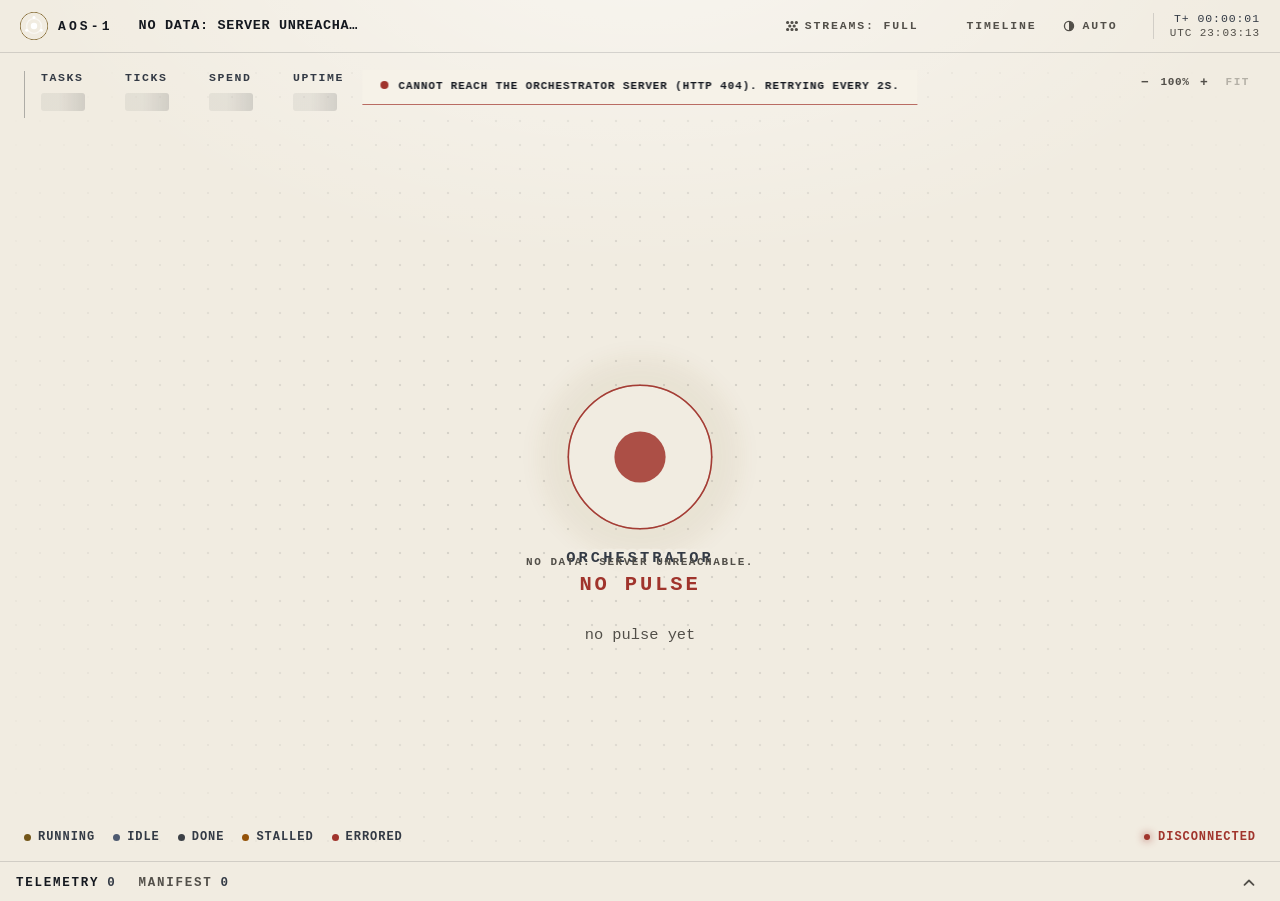
==== commit b8dca825: "Show a finished subagent as done, not idle A subagent that has sent SubagentStop has returned its re" ====
--- a/plugin/ui/index.html
+++ b/plugin/ui/index.html
@@ -71,7 +71,7 @@
   </svg>
   <p id="empty" class="empty" hidden></p>
   <div class="legend" aria-hidden="true">
-    <span><i class="lg s-running"></i>running</span><span><i class="lg s-idle"></i>idle</span>
+    <span><i class="lg s-running"></i>running</span><span><i class="lg s-idle"></i>idle</span><span><i class="lg s-done"></i>done</span>
     <span><i class="lg s-stalled"></i>stalled</span><span><i class="lg s-errored"></i>errored</span>
   </div>
   <span id="updated" class="updated"><i class="live-dot"></i><span id="updated-t">Loading…</span></span>
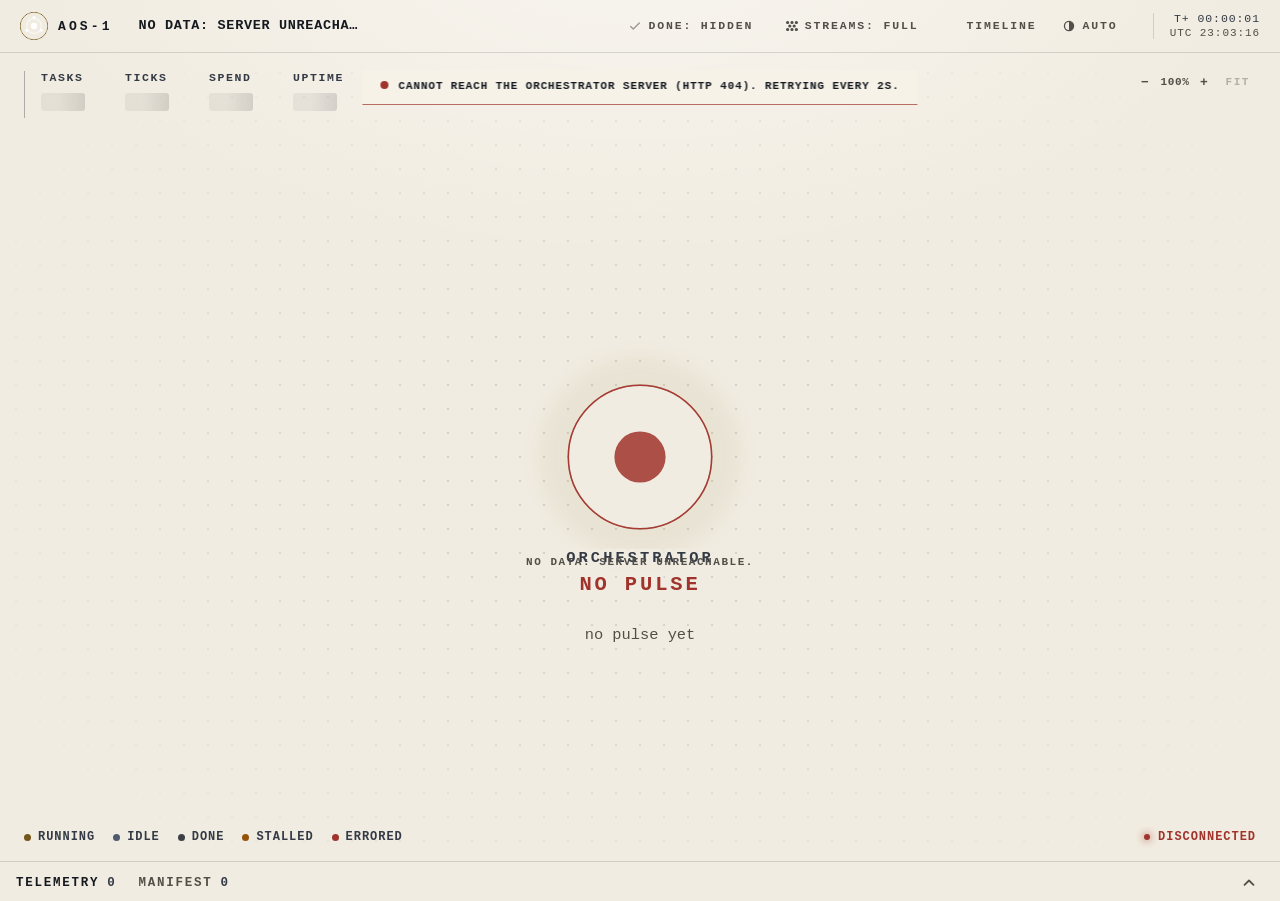
==== commit 505a515b: "Hide done subagents by default, with a toggle to show recent ones A done subagent stayed on the grap" ====
--- a/plugin/ui/index.html
+++ b/plugin/ui/index.html
@@ -41,6 +41,7 @@
 
   <div id="machines" class="machines" hidden></div>
 
+  <button id="done-btn" class="theme-btn done-btn" type="button" data-state="off" aria-pressed="false" aria-label="Done subagents: hidden. Show the last 10 minutes" title="Done subagents: hidden. Click or press D to show the last 10 minutes"><svg viewBox="0 0 16 16" aria-hidden="true"><g class="dn-mark"><path d="M3 8.5l3 3 7-7" fill="none" stroke-linecap="round" stroke-linejoin="round"/></g></svg><span class="theme-l">Done: Hidden</span></button>
   <button id="streams-btn" class="theme-btn streams-btn" type="button" data-state="full" aria-label="Particle streams: full. Switch to quiet" title="Particle streams: full. Click or press Q to switch to quiet"><svg viewBox="0 0 16 16" aria-hidden="true"><g class="si-full"><circle cx="3" cy="4" r="1.1"/><circle cx="8" cy="4" r="1.1"/><circle cx="13" cy="4" r="1.1"/><circle cx="5.5" cy="8" r="1.1"/><circle cx="10.5" cy="8" r="1.1"/><circle cx="3" cy="12" r="1.1"/><circle cx="8" cy="12" r="1.1"/><circle cx="13" cy="12" r="1.1"/></g><g class="si-quiet"><circle cx="8" cy="8" r="1.1"/><path d="M2 8h3M11 8h3" fill="none" stroke-linecap="round"/></g><g class="si-lines"><path d="M2 12L14 4" fill="none" stroke-linecap="round"/></g></svg><span class="theme-l">Streams: Full</span></button>
   <button id="theme-btn" class="theme-btn" type="button" data-state="auto" aria-label="Theme: auto (follows system). Switch to light" title="Theme: auto (follows system). Click or press T to switch to light"><svg viewBox="0 0 16 16" aria-hidden="true"><g class="ti-auto"><circle cx="8" cy="8" r="5.2" fill="none"/><path d="M8 2.8a5.2 5.2 0 0 1 0 10.4z" stroke="none"/></g><g class="ti-light"><circle cx="8" cy="8" r="2.8" fill="none"/><path d="M8 1.6v1.6M8 12.8v1.6M1.6 8h1.6M12.8 8h1.6M3.5 3.5l1.1 1.1M11.4 11.4l1.1 1.1M3.5 12.5l1.1-1.1M11.4 4.6l1.1-1.1" fill="none" stroke-linecap="round"/></g><g class="ti-dark"><path d="M12.9 9.6A5.4 5.4 0 0 1 6.4 3.1a5.4 5.4 0 1 0 6.5 6.5z" fill="none" stroke-linejoin="round"/></g></svg><span class="theme-l">Auto</span></button>
 
@@ -117,6 +118,7 @@
   </div>
 </section>
 <script src="machines.js?v=1"></script>
+<script src="done.js?v=1"></script>
 <script src="app.js?v=32"></script>
 <script src="particles.js?v=18"></script>
 <script src="boot.js?v=2"></script>
--- a/plugin/ui/theme.css
+++ b/plugin/ui/theme.css
@@ -221,6 +221,9 @@
 .theme-btn .theme-l{display:inline-block;width:4.2em;white-space:nowrap}
 .streams-btn[data-state=full] .si-full,.streams-btn[data-state=quiet] .si-quiet,.streams-btn[data-state=lines] .si-lines{display:inline}
 .streams-btn .theme-l{width:11.8em}
+.done-btn .dn-mark{display:inline}
+.done-btn[data-state=off] svg{opacity:.55}
+.done-btn .theme-l{width:9.6em}
 .li-dot{position:relative;width:6px;height:6px;border-radius:50%;background:var(--running);flex:none}
 .li-dot::after{content:"";position:absolute;left:-4px;top:-4px;right:-4px;bottom:-4px;border-radius:50%;border:1px solid var(--running);opacity:0;animation:aos-ping 2.4s ease-out infinite}
 @keyframes aos-ping{0%{transform:scale(.4);opacity:.7}100%{transform:scale(1.5);opacity:0}}
@@ -288,7 +291,7 @@
   .brand{order:1;flex:1 1 auto}
   .live-ind{order:2}
   .theme-btn{order:2}
-  .streams-btn .theme-l{width:auto}
+  .streams-btn .theme-l,.done-btn .theme-l{width:auto}
   .clock{order:3;border-left:0;padding-left:0;flex-direction:row;gap:0}
   .clock .clk-t{font-size:10px}
   .goalbar{order:4;flex:1 1 100%;height:34px;padding:0;gap:10px}
